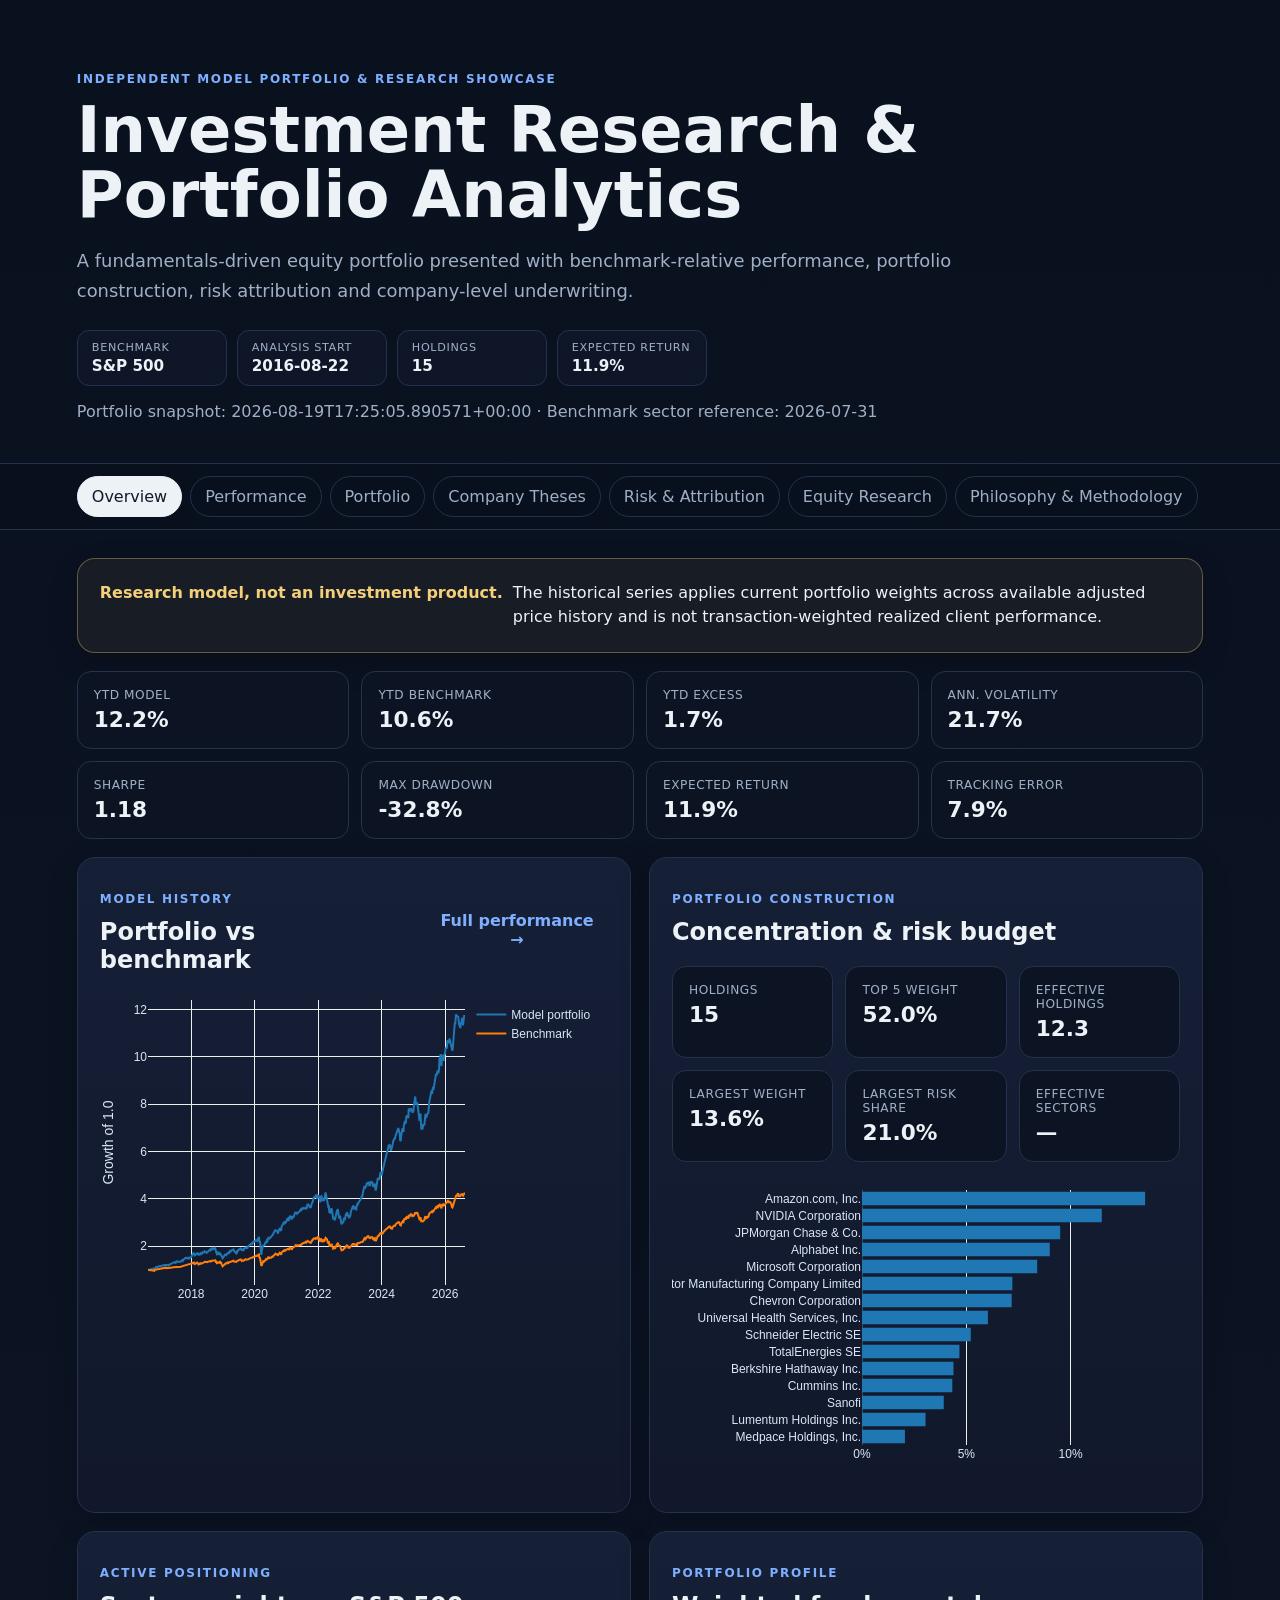
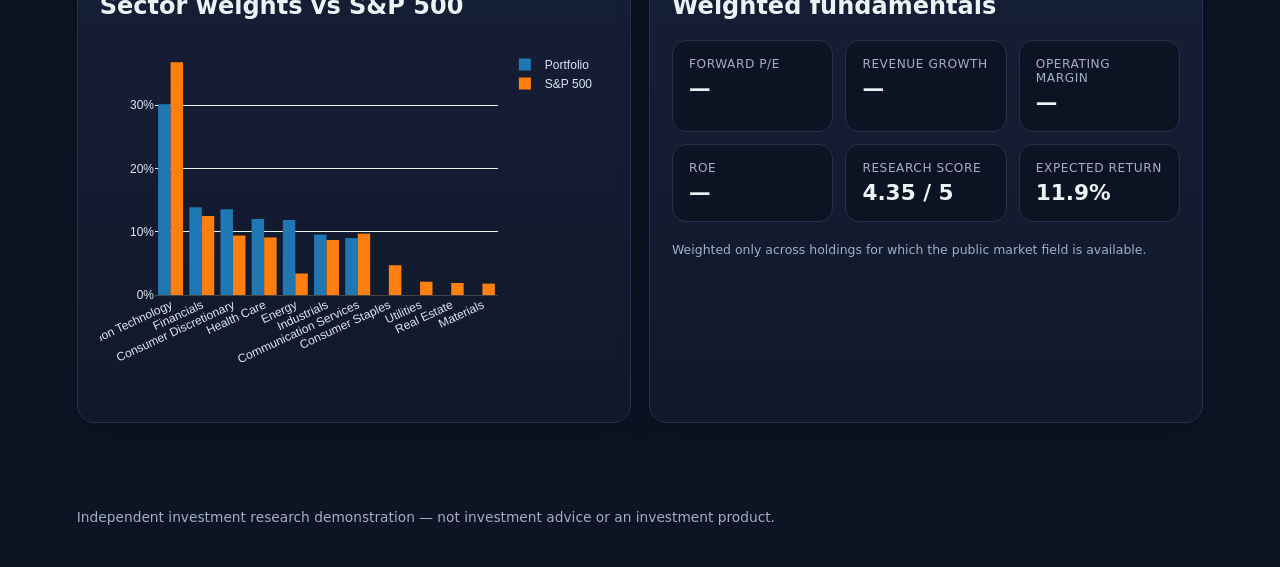
==== index.html @ 890f8e4d "Enable rolling risk fallback on public site" ====
<!doctype html>
<html lang="en">
<head>
  <meta charset="utf-8" />
  <meta name="viewport" content="width=device-width,initial-scale=1" />
  <meta name="description" content="Independent model portfolio, equity research, benchmark-relative performance and risk analytics." />
  <title>Investment Research & Portfolio Analytics</title>
  <link rel="stylesheet" href="styles.css" />
  <script src="https://cdn.plot.ly/plotly-2.35.2.min.js"></script>
</head>
<body>
  <header class="hero">
    <div>
      <p class="eyebrow">INDEPENDENT MODEL PORTFOLIO & RESEARCH SHOWCASE</p>
      <h1>Investment Research & Portfolio Analytics</h1>
      <p class="lede">A fundamentals-driven equity portfolio presented with benchmark-relative performance, portfolio construction, risk attribution and company-level underwriting.</p>
      <div id="heroFacts" class="hero-facts"></div>
      <p id="freshness" class="muted">Loading latest validated portfolio snapshot…</p>
    </div>
  </header>

  <nav class="tabs" aria-label="Portfolio sections">
    <button class="tab active" data-target="overview">Overview</button>
    <button class="tab" data-target="performance">Performance</button>
    <button class="tab" data-target="portfolio">Portfolio</button>
    <button class="tab" data-target="theses">Company Theses</button>
    <button class="tab" data-target="risk">Risk & Attribution</button>
    <button class="tab" data-target="research">Equity Research</button>
    <button class="tab" data-target="philosophy">Philosophy & Methodology</button>
  </nav>

  <main>
    <section id="overview" class="panel active-panel">
      <article class="notice-card">
        <strong>Research model, not an investment product.</strong>
        <span id="trackRecordNotice">Historical analytics are presented for research and portfolio-management demonstration.</span>
      </article>
      <div id="overviewMetrics" class="metric-grid overview-metrics"></div>
      <div class="grid two">
        <article class="card">
          <div class="section-head"><div><p class="eyebrow">MODEL HISTORY</p><h2>Portfolio vs benchmark</h2></div><button class="text-button" data-open-tab="performance">Full performance →</button></div>
          <div id="overviewGrowthChart" class="chart"></div>
        </article>
        <article class="card">
          <p class="eyebrow">PORTFOLIO CONSTRUCTION</p>
          <h2>Concentration & risk budget</h2>
          <div id="constructionMetrics" class="metric-grid compact"></div>
          <div id="overviewWeightsChart" class="chart compact-chart"></div>
        </article>
      </div>
      <div class="grid two">
        <article class="card"><p class="eyebrow">ACTIVE POSITIONING</p><h2>Sector weights vs S&P 500</h2><div id="overviewSectorChart" class="chart"></div></article>
        <article class="card"><p class="eyebrow">PORTFOLIO PROFILE</p><h2>Weighted fundamentals</h2><div id="characteristicMetrics" class="metric-grid compact"></div><p class="footnote">Weighted only across holdings for which the public market field is available.</p></article>
      </div>
    </section>

    <section id="performance" class="panel">
      <article class="card">
        <div class="section-head">
          <div><p class="eyebrow">STANDARDIZED VIEW</p><h2>Model performance vs benchmark</h2><p class="muted">Period returns are calculated from the published research series.</p></div>
          <div id="performanceAsOf" class="asof-chip"></div>
        </div>
        <div class="table-wrap"><table id="performanceTable"></table></div>
      </article>
      <div class="grid two">
        <article class="card"><h2>Cumulative growth</h2><div id="performanceGrowthChart" class="chart"></div></article>
        <article class="card"><h2>Drawdown</h2><div id="drawdownChart" class="chart"></div></article>
      </div>
      <div class="grid two">
        <article class="card"><h2>Calendar-year returns</h2><div class="table-wrap"><table id="calendarReturnTable"></table></div></article>
        <article class="card"><h2>Monthly return heatmap</h2><div id="monthlyHeatmap" class="chart"></div></article>
      </div>
      <article class="card"><h2>Rolling risk</h2><div class="table-wrap"><table id="rollingRiskTable"></table></div></article>
      <article class="method-box"><h3>Performance methodology</h3><p id="performanceMethodology"></p><p id="currencyMethodology"></p></article>
    </section>

    <section id="portfolio" class="panel">
      <div class="grid two">
        <article class="card"><h2>Sector allocation & active weights</h2><div id="sectorActiveChart" class="chart"></div><div class="table-wrap"><table id="sectorTable"></table></div><p id="benchmarkSectorNote" class="footnote"></p></article>
        <article class="card"><h2>Geographic exposure</h2><div id="geographyChart" class="chart"></div><p class="footnote">Country exposure is based on company domicile from public company metadata, not revenue geography.</p></article>
      </div>
      <article class="card">
        <div class="section-head">
          <div><h2>Holdings</h2><p class="muted">Expected returns are base-case annualized scenario estimates from the investment-thesis workbook.</p></div>
          <button class="button-link primary" data-open-tab="theses">Open Company Theses →</button>
        </div>
        <div class="table-wrap"><table id="holdingsTable"></table></div>
      </article>
      <div class="grid two">
        <article class="card"><h2>Capital weight vs risk contribution</h2><div id="riskBudgetChart" class="chart"></div></article>
        <article class="card"><h2>Portfolio underwriting profile</h2><div id="underwritingChart" class="chart"></div><p class="footnote">Weighted average of the published 1–5 company research scorecards.</p></article>
      </div>
    </section>

    <section id="theses" class="panel">
      <article class="card thesis-overview-card">
        <div class="section-head thesis-controls">
          <div><p class="eyebrow">SECURITY SELECTION</p><h2>Company Investment Theses</h2><p class="muted">Why each company is held, what the base case implies, what could go wrong and what would change the thesis.</p></div>
          <label class="company-picker">Company<select id="thesisCompanySelect" aria-label="Select portfolio company"></select></label>
        </div>
        <div id="returnOverviewChart" class="chart compact-chart"></div>
      </article>
      <section id="companyHeader" class="company-detail-header card"></section>
      <section class="grid two thesis-detail-grid">
        <article class="card"><h2>Investment scorecard</h2><div id="companyScoreChart" class="chart compact-chart"></div></article>
        <article class="card"><h2>Decision frame</h2><div id="decisionFrame" class="decision-frame"></div></article>
      </section>
      <section id="companyThesisBody" class="thesis-grid thesis-body-grid"></section>
      <article class="card thesis-method-note"><h2>How to read this tab</h2><p>Expected return is a base-case annualized scenario estimate and should be considered together with conviction, business quality, valuation and downside risk. The thesis is separated into business case, valuation, catalysts, risks and explicit falsification conditions.</p></article>
    </section>

    <section id="risk" class="panel">
      <div id="riskMetrics" class="metric-grid"></div>
      <div class="grid two">
        <article class="card"><h2>Return attribution</h2><div id="attributionChart" class="chart"></div><p class="footnote">Static current-weight research attribution; not transaction-level realized attribution.</p></article>
        <article class="card"><h2>Factor / style sensitivity</h2><div id="factorChart" class="chart"></div></article>
      </div>
      <article class="card"><h2>Contributors & detractors</h2><div class="table-wrap"><table id="attributionTable"></table></div></article>
      <div class="grid two">
        <article class="card"><h2>Forward stress scenarios</h2><div id="stressChart" class="chart"></div></article>
        <article class="card"><h2>Historical stress windows</h2><div class="table-wrap"><table id="historicalStressTable"></table></div></article>
      </div>
      <article class="card"><h2>Factor-adjusted alpha</h2><div class="table-wrap"><table id="alphaTable"></table></div><p class="footnote">Regression diagnostics are research tools and should not be interpreted as a guarantee of persistent alpha.</p></article>
    </section>

    <section id="research" class="panel">
      <article class="card research-intro">
        <div class="section-head research-head">
          <div><p class="eyebrow">RESEARCH LIBRARY</p><h2>Company-level equity research</h2><p>Public market fundamentals, reverse-DCF expectations and the investment thesis are shown without exposing private workbooks or position economics.</p></div>
          <label class="company-picker">Company<select id="researchCompanySelect" aria-label="Select research company"></select></label>
        </div>
      </article>

      <article class="card">
        <div class="section-head">
          <div>
            <p class="eyebrow">EXCEL MODEL DEMO</p>
            <h2>Inspect the underlying equity-research workbook</h2>
            <p class="muted">A sanitized, formula-driven Alphabet model showing historical financials, editable bear/base/bull assumptions, a 10-year DCF, sensitivity analysis, peer comps, dashboard outputs and the research checklist.</p>
            <p class="footnote">Blue/yellow cells are editable assumptions, green values link between worksheets and black values are formulas. Private portfolio economics, transactions, credentials and private notes are excluded.</p>
          </div>
          <a class="button-link primary" href="models/Alphabet_Equity_Research_Demo.xlsx" target="_blank" rel="noopener">Open Excel Model Demo ↗</a>
        </div>
      </article>

      <div id="researchLibrary" class="research-library"></div>
      <article id="researchDetail" class="card research-detail"></article>
    </section>

    <section id="philosophy" class="panel">
      <article id="philosophyCard" class="card"></article>
      <div class="grid two">
        <article class="card"><h2>Research engine</h2><p>Python-based equity research pipeline using public issuer/regulatory data, financial models, reverse DCF, scenario analysis and model-quality controls.</p></article>
        <article class="card"><h2>Portfolio engine</h2><p>Benchmark-relative risk, alpha regressions, factor exposure, attribution, stress testing, concentration and portfolio-construction diagnostics.</p></article>
        <article class="card"><h2>Automation</h2><p>Private holdings and thesis inputs sync securely to GitHub Actions. Scheduled and on-demand runs rebuild a sanitized public snapshot.</p></article>
        <article class="card"><h2>Public / private boundary</h2><p>Public: company names, weights, public fundamentals, aggregate analytics, expected-return scenarios and selected thesis text. Private: shares, cost basis, total portfolio value, transactions, credentials, notes and private models.</p></article>
      </div>
      <article class="method-box"><h3>Important disclosure</h3><p>This website is an independent investment-research demonstration. It is not a fund, managed account, solicitation, recommendation or investment product. Historical research analytics are not a client track record.</p></article>
    </section>
  </main>

  <footer>Independent investment research demonstration — not investment advice or an investment product.</footer>
  <script src="fundamentals-bridge.js"></script>
  <script src="app.js"></script>
  <script src="rolling-risk-fallback.js"></script>
</body>
</html>
---- styles.css ----
:root{--bg:#0b1020;--panel:#11182b;--panel2:#151f36;--text:#edf2f7;--muted:#9fb0c6;--line:#24324c;--accent:#7fb0ff;--good:#7ed6a5;--warn:#f4cf7a;--risk:#ff9f9f}*{box-sizing:border-box}html{scroll-behavior:smooth}body{margin:0;font-family:Inter,ui-sans-serif,system-ui,-apple-system,BlinkMacSystemFont,"Segoe UI",sans-serif;background:linear-gradient(180deg,#09101e 0%,#0d1424 100%);color:var(--text)}a{color:inherit}.hero{padding:60px 6vw 26px;max-width:1440px;margin:auto}.eyebrow{font-size:.75rem;letter-spacing:.14em;color:var(--accent);font-weight:750;text-transform:uppercase}.hero h1{font-size:clamp(2.25rem,5vw,4.7rem);line-height:1.02;margin:.25rem 0 1rem;max-width:1050px}.lede{font-size:1.12rem;color:var(--muted);max-width:950px;line-height:1.65}.muted{color:var(--muted)}.hero-facts{display:flex;flex-wrap:wrap;gap:10px;margin:24px 0 12px}.hero-facts span{display:flex;flex-direction:column;gap:3px;border:1px solid var(--line);background:rgba(17,24,43,.72);border-radius:12px;padding:10px 14px;min-width:150px}.hero-facts small{color:var(--muted);font-size:.7rem;text-transform:uppercase;letter-spacing:.06em}.hero-facts strong{font-size:.95rem}.tabs{position:sticky;top:0;z-index:20;display:flex;gap:8px;overflow:auto;padding:12px 6vw;background:rgba(9,16,30,.94);backdrop-filter:blur(12px);border-top:1px solid var(--line);border-bottom:1px solid var(--line)}.tab{border:1px solid var(--line);background:transparent;color:var(--muted);padding:10px 14px;border-radius:999px;cursor:pointer;white-space:nowrap;text-decoration:none;font:inherit}.tab:hover{color:var(--text);border-color:#465878}.tab.active{background:var(--text);color:#111827;border-color:var(--text)}main{max-width:1440px;margin:auto;padding:28px 6vw 68px}.panel{display:none}.active-panel{display:block}.grid{display:grid;gap:18px;margin:18px 0}.grid.two{grid-template-columns:repeat(2,minmax(0,1fr))}.grid.three{grid-template-columns:repeat(3,minmax(0,1fr))}.card,.notice-card,.method-box{background:linear-gradient(180deg,var(--panel2),var(--panel));border:1px solid var(--line);border-radius:18px;padding:22px;box-shadow:0 10px 30px rgba(0,0,0,.16)}.card h2,.card h3,.method-box h3{margin-top:0}.notice-card{display:flex;gap:10px;align-items:flex-start;margin-bottom:18px;border-color:rgba(244,207,122,.35);background:rgba(244,207,122,.06);line-height:1.55}.notice-card strong{color:var(--warn);white-space:nowrap}.method-box{margin-top:18px;background:#0c1424}.method-box p{color:var(--muted);line-height:1.65}.metric-grid{display:grid;grid-template-columns:repeat(4,minmax(0,1fr));gap:12px;margin-bottom:18px}.metric-grid.compact{grid-template-columns:repeat(3,minmax(0,1fr))}.overview-metrics{grid-template-columns:repeat(4,minmax(0,1fr))}.metric{background:#0c1424;border:1px solid var(--line);border-radius:14px;padding:16px;min-width:0}.metric .label{color:var(--muted);font-size:.76rem;text-transform:uppercase;letter-spacing:.045em}.metric .value{font-size:1.35rem;font-weight:750;margin-top:5px;overflow-wrap:anywhere}.metric-sub{font-size:.72rem;color:var(--muted);margin-top:4px}.chart{min-height:360px}.compact-chart{min-height:310px}.table-wrap{overflow:auto}table{width:100%;border-collapse:collapse;font-variant-numeric:tabular-nums}th,td{text-align:left;padding:12px;border-bottom:1px solid var(--line);vertical-align:top}th{color:var(--muted);font-size:.74rem;text-transform:uppercase;letter-spacing:.055em;white-space:nowrap}tbody tr:hover{background:rgba(127,176,255,.035)}.positive{color:var(--good)}.negative{color:var(--risk)}.annualized{font-size:.65rem;color:var(--muted);margin-left:4px}.table-link{appearance:none;border:0;background:transparent;padding:0;color:var(--text);font:inherit;text-decoration:none;font-weight:650;cursor:pointer;text-align:left}.table-link:hover{color:var(--accent)}.section-head{display:flex;justify-content:space-between;gap:16px;align-items:center}.section-head h2{margin-bottom:.35rem}.text-button{appearance:none;background:transparent;border:0;color:var(--accent);font:inherit;cursor:pointer;font-weight:650}.button-link{display:inline-flex;align-items:center;justify-content:center;border:1px solid var(--line);border-radius:10px;padding:10px 14px;color:var(--text);background:transparent;text-decoration:none;font:inherit;font-weight:650;white-space:nowrap;cursor:pointer}.button-link:hover{color:var(--accent)}.button-link.primary{background:var(--text);color:#111827;border-color:var(--text)}select{background:#0c1424;color:var(--text);border:1px solid var(--line);padding:10px 12px;border-radius:10px;font:inherit}.asof-chip{border:1px solid var(--line);background:#0c1424;color:var(--muted);border-radius:999px;padding:8px 12px;font-size:.78rem;white-space:nowrap}.footnote{color:var(--muted);font-size:.78rem;line-height:1.55;margin:.65rem 0 0}.empty-state{min-height:180px;display:grid;place-items:center;text-align:center;color:var(--muted);padding:24px}.thesis-grid{display:grid;grid-template-columns:repeat(2,minmax(0,1fr));gap:16px}.thesis-block{background:#0c1424;border:1px solid var(--line);border-radius:12px;padding:16px}.thesis-block h3{font-size:.95rem;color:var(--accent);margin-bottom:8px}.thesis-overview-card{margin-bottom:18px}.thesis-controls{align-items:flex-end}.company-picker{display:flex;flex-direction:column;gap:7px;color:var(--muted);font-size:.78rem;min-width:280px;text-transform:uppercase;letter-spacing:.045em}.company-detail-header{margin-bottom:18px}.company-title-row{display:flex;justify-content:space-between;gap:24px;align-items:flex-start;margin-bottom:20px}.company-title-row h2{font-size:clamp(1.8rem,3vw,2.8rem);margin:.15rem 0 .4rem}.return-pill{min-width:230px;padding:18px 20px;border-radius:16px;border:1px solid rgba(126,214,165,.35);background:rgba(126,214,165,.08);display:flex;flex-direction:column}.return-pill span{color:var(--muted);font-size:.8rem}.return-pill strong{font-size:2rem;color:var(--good);margin:4px 0}.return-pill small{color:var(--muted)}.company-metrics{margin-bottom:0}.thesis-detail-grid{align-items:stretch}.decision-frame{display:grid;gap:14px}.decision-item{padding-bottom:14px;border-bottom:1px solid var(--line)}.decision-item:last-child{border-bottom:0;padding-bottom:0}.decision-item span{display:block;color:var(--accent);font-size:.76rem;font-weight:750;text-transform:uppercase;letter-spacing:.055em;margin-bottom:6px}.decision-item p{margin:0;line-height:1.55}.thesis-body-grid{margin:18px 0}.thesis-section{background:linear-gradient(180deg,var(--panel2),var(--panel));border-radius:18px}.thesis-section h2{font-size:1rem;color:var(--accent);margin-bottom:10px}.thesis-section p{line-height:1.65;margin-bottom:0}.thesis-primary{grid-column:1/-1;border-color:rgba(127,176,255,.4)}.valuation-card{border-color:rgba(244,207,122,.35)}.risk-card{border-color:rgba(255,159,159,.3)}.thesis-method-note{margin-top:18px}.thesis-method-note p{color:var(--muted);line-height:1.65}.research-intro{padding:28px}.research-head{align-items:flex-end}.research-library{display:grid;grid-template-columns:repeat(3,minmax(0,1fr));gap:12px;margin:18px 0}.research-card{appearance:none;text-align:left;border:1px solid var(--line);background:linear-gradient(180deg,var(--panel2),var(--panel));color:var(--text);border-radius:14px;padding:16px;cursor:pointer;font:inherit;display:flex;flex-direction:column;gap:8px}.research-card:hover{border-color:#4c6389;transform:translateY(-1px)}.research-card strong{font-size:1rem}.research-card>div{display:flex;justify-content:space-between;gap:8px;color:var(--muted);font-size:.78rem}.research-detail{scroll-margin-top:86px}.research-detail-head{display:flex;justify-content:space-between;gap:20px;align-items:flex-start}.research-detail-head h2{font-size:2rem;margin:.1rem 0 .4rem}.research-metrics{grid-template-columns:repeat(4,minmax(0,1fr));margin-top:18px}.research-copy{background:#0c1424;border:1px solid var(--line);border-radius:12px;padding:16px}.research-copy h3{color:var(--accent);font-size:.92rem;margin-bottom:8px}.research-copy p{line-height:1.65;margin:0}.risk-copy{margin-top:18px;border-color:rgba(255,159,159,.28)}footer{max-width:1440px;margin:auto;padding:0 6vw 42px;color:var(--muted);font-size:.86rem}@media(max-width:1150px){.metric-grid,.overview-metrics{grid-template-columns:repeat(3,minmax(0,1fr))}.research-library{grid-template-columns:repeat(2,minmax(0,1fr))}.research-metrics{grid-template-columns:repeat(3,minmax(0,1fr))}}@media(max-width:900px){.grid.two,.grid.three,.thesis-grid{grid-template-columns:1fr}.metric-grid,.metric-grid.compact,.overview-metrics,.research-metrics{grid-template-columns:repeat(2,minmax(0,1fr))}.hero{padding-top:40px}.thesis-primary{grid-column:auto}.section-head,.research-head{align-items:flex-start;flex-direction:column}.company-picker{width:100%;min-width:0}.company-title-row{flex-direction:column}.return-pill{width:100%}.notice-card{flex-direction:column}.notice-card strong{white-space:normal}}@media(max-width:620px){.metric-grid,.metric-grid.compact,.overview-metrics,.research-metrics{grid-template-columns:1fr}.research-library{grid-template-columns:1fr}.hero,main,.tabs,footer{padding-left:20px;padding-right:20px}.chart{min-height:300px}.company-title-row h2{font-size:1.8rem}.return-pill strong{font-size:1.7rem}.research-detail-head{flex-direction:column}.hero-facts span{flex:1 1 45%;min-width:0}}
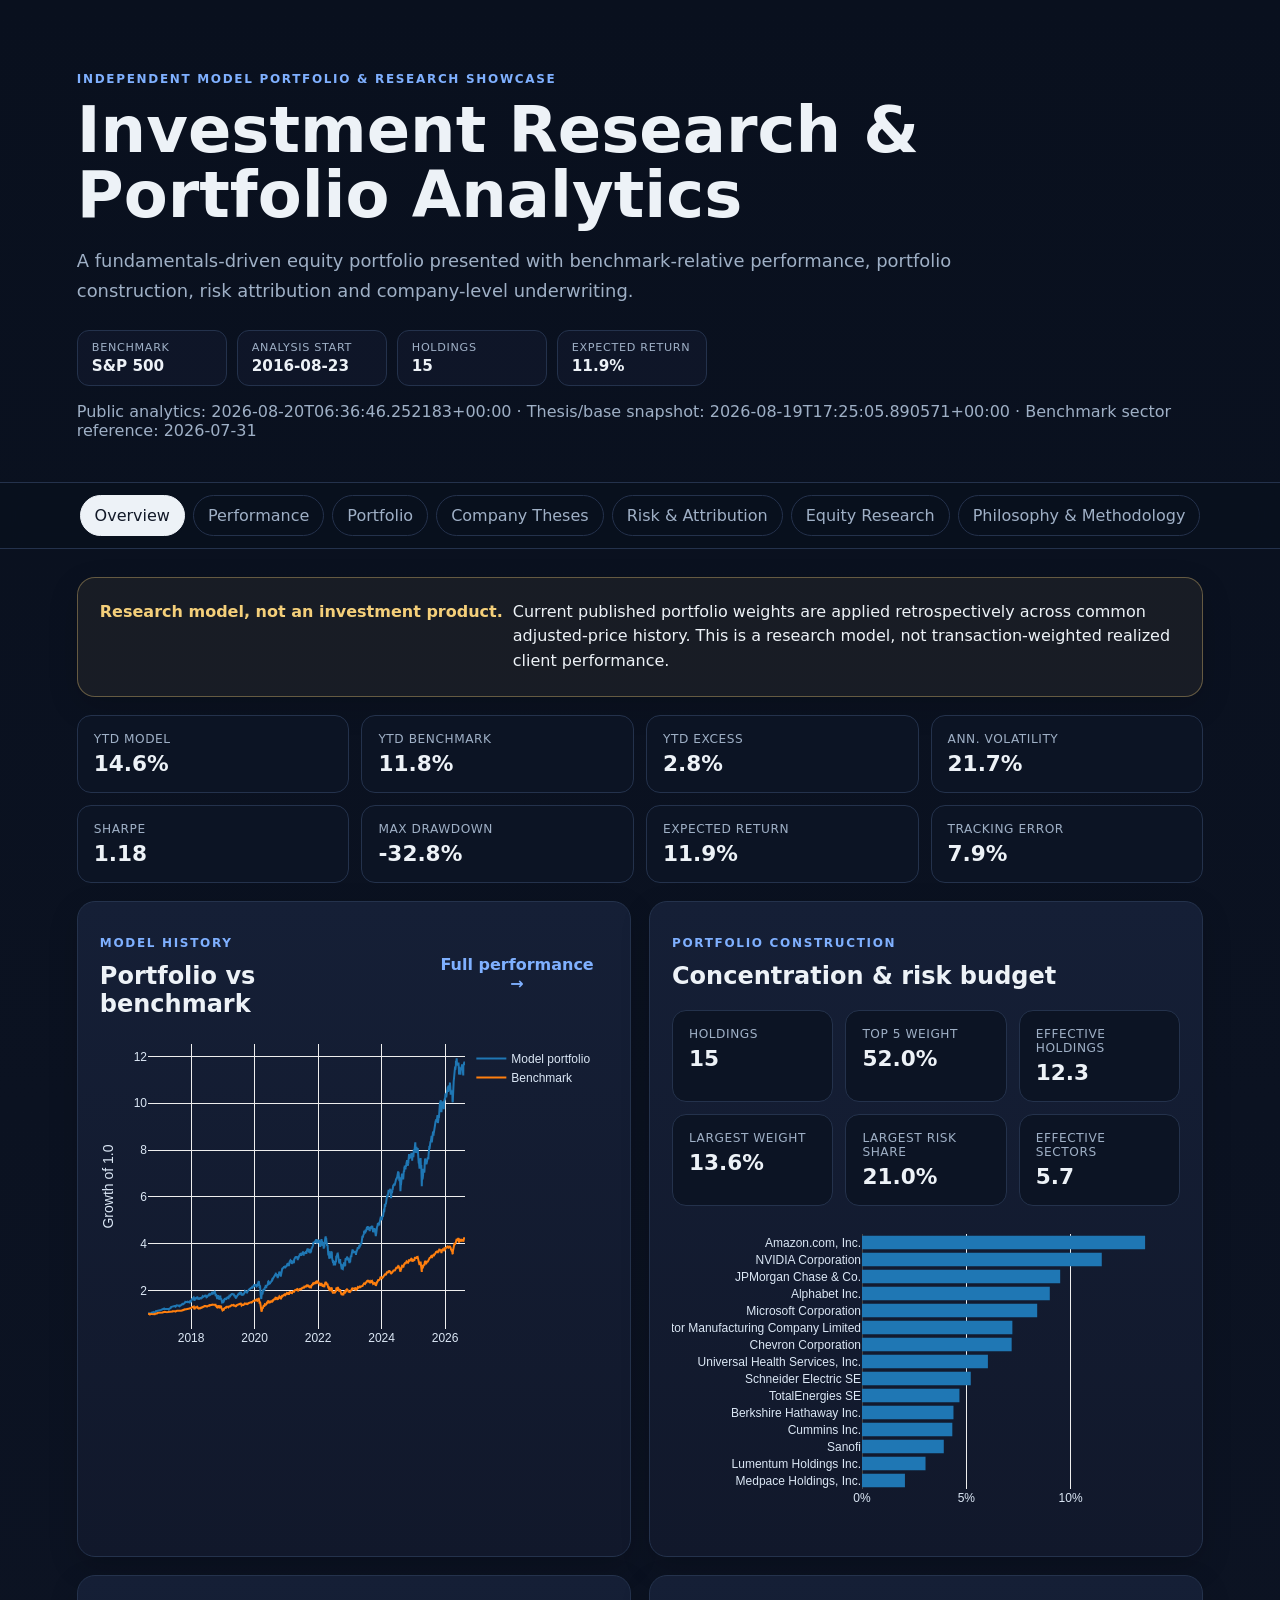
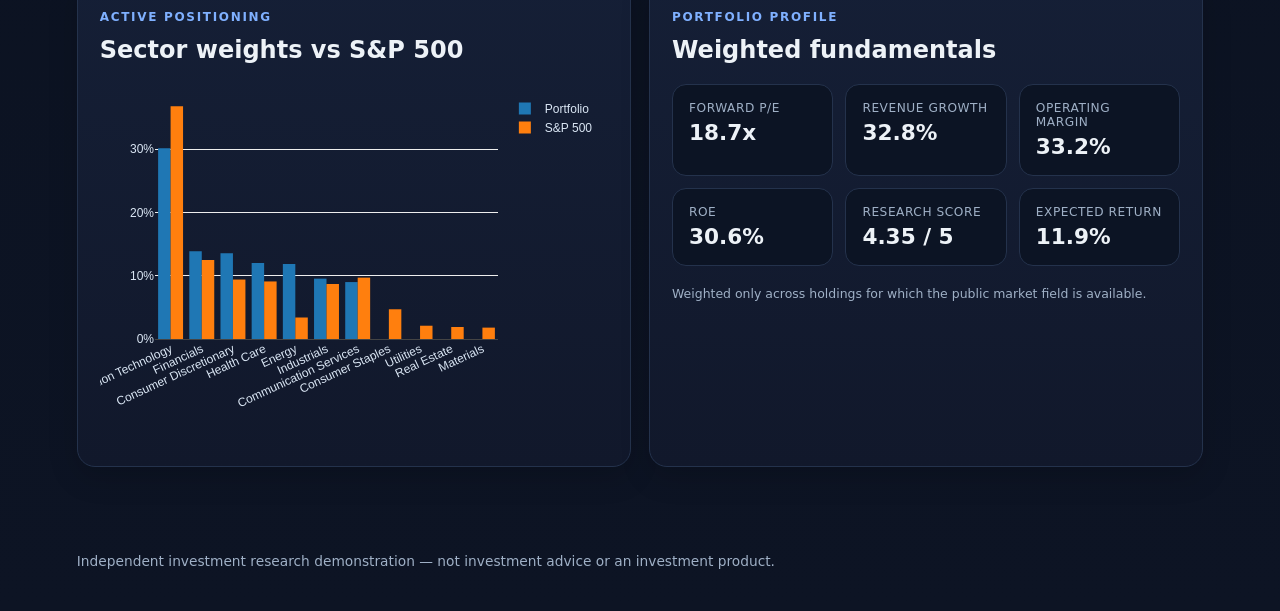
==== commit 327829d9: "Replace Excel download with interactive browser model" ====
--- a/index.html
+++ b/index.html
@@ -134,12 +134,12 @@
       <article class="card">
         <div class="section-head">
           <div>
-            <p class="eyebrow">EXCEL MODEL DEMO</p>
-            <h2>Inspect the underlying equity-research workbook</h2>
-            <p class="muted">A sanitized, formula-driven Alphabet model showing historical financials, editable bear/base/bull assumptions, a 10-year DCF, sensitivity analysis, peer comps, dashboard outputs and the research checklist.</p>
-            <p class="footnote">Blue/yellow cells are editable assumptions, green values link between worksheets and black values are formulas. Private portfolio economics, transactions, credentials and private notes are excluded.</p>
+            <p class="eyebrow">INTERACTIVE MODEL DEMO</p>
+            <h2>Open the equity-research model in your browser</h2>
+            <p class="muted">A spreadsheet-style Alphabet model with historical financials, editable bear/base/bull assumptions, a live 10-year DCF, WACC/terminal-growth sensitivity analysis, peer comps and methodology.</p>
+            <p class="footnote">No Excel download is required. Highlighted assumptions can be edited directly in the browser and valuation outputs recalculate instantly. Private portfolio economics are excluded.</p>
           </div>
-          <a class="button-link primary" href="models/Alphabet_Equity_Research_Demo.xlsx" target="_blank" rel="noopener">Open Excel Model Demo ↗</a>
+          <a class="button-link primary" href="interactive-model.html" target="_blank" rel="noopener">Open Interactive Model ↗</a>
         </div>
       </article>
 
--- a/styles.css
+++ b/styles.css
@@ -1 +1 @@
-:root{--bg:#0b1020;--panel:#11182b;--panel2:#151f36;--text:#edf2f7;--muted:#9fb0c6;--line:#24324c;--accent:#7fb0ff;--good:#7ed6a5;--warn:#f4cf7a;--risk:#ff9f9f}*{box-sizing:border-box}html{scroll-behavior:smooth}body{margin:0;font-family:Inter,ui-sans-serif,system-ui,-apple-system,BlinkMacSystemFont,"Segoe UI",sans-serif;background:linear-gradient(180deg,#09101e 0%,#0d1424 100%);color:var(--text)}a{color:inherit}.hero{padding:60px 6vw 26px;max-width:1440px;margin:auto}.eyebrow{font-size:.75rem;letter-spacing:.14em;color:var(--accent);font-weight:750;text-transform:uppercase}.hero h1{font-size:clamp(2.25rem,5vw,4.7rem);line-height:1.02;margin:.25rem 0 1rem;max-width:1050px}.lede{font-size:1.12rem;color:var(--muted);max-width:950px;line-height:1.65}.muted{color:var(--muted)}.hero-facts{display:flex;flex-wrap:wrap;gap:10px;margin:24px 0 12px}.hero-facts span{display:flex;flex-direction:column;gap:3px;border:1px solid var(--line);background:rgba(17,24,43,.72);border-radius:12px;padding:10px 14px;min-width:150px}.hero-facts small{color:var(--muted);font-size:.7rem;text-transform:uppercase;letter-spacing:.06em}.hero-facts strong{font-size:.95rem}.tabs{position:sticky;top:0;z-index:20;display:flex;gap:8px;overflow:auto;padding:12px 6vw;background:rgba(9,16,30,.94);backdrop-filter:blur(12px);border-top:1px solid var(--line);border-bottom:1px solid var(--line)}.tab{border:1px solid var(--line);background:transparent;color:var(--muted);padding:10px 14px;border-radius:999px;cursor:pointer;white-space:nowrap;text-decoration:none;font:inherit}.tab:hover{color:var(--text);border-color:#465878}.tab.active{background:var(--text);color:#111827;border-color:var(--text)}main{max-width:1440px;margin:auto;padding:28px 6vw 68px}.panel{display:none}.active-panel{display:block}.grid{display:grid;gap:18px;margin:18px 0}.grid.two{grid-template-columns:repeat(2,minmax(0,1fr))}.grid.three{grid-template-columns:repeat(3,minmax(0,1fr))}.card,.notice-card,.method-box{background:linear-gradient(180deg,var(--panel2),var(--panel));border:1px solid var(--line);border-radius:18px;padding:22px;box-shadow:0 10px 30px rgba(0,0,0,.16)}.card h2,.card h3,.method-box h3{margin-top:0}.notice-card{display:flex;gap:10px;align-items:flex-start;margin-bottom:18px;border-color:rgba(244,207,122,.35);background:rgba(244,207,122,.06);line-height:1.55}.notice-card strong{color:var(--warn);white-space:nowrap}.method-box{margin-top:18px;background:#0c1424}.method-box p{color:var(--muted);line-height:1.65}.metric-grid{display:grid;grid-template-columns:repeat(4,minmax(0,1fr));gap:12px;margin-bottom:18px}.metric-grid.compact{grid-template-columns:repeat(3,minmax(0,1fr))}.overview-metrics{grid-template-columns:repeat(4,minmax(0,1fr))}.metric{background:#0c1424;border:1px solid var(--line);border-radius:14px;padding:16px;min-width:0}.metric .label{color:var(--muted);font-size:.76rem;text-transform:uppercase;letter-spacing:.045em}.metric .value{font-size:1.35rem;font-weight:750;margin-top:5px;overflow-wrap:anywhere}.metric-sub{font-size:.72rem;color:var(--muted);margin-top:4px}.chart{min-height:360px}.compact-chart{min-height:310px}.table-wrap{overflow:auto}table{width:100%;border-collapse:collapse;font-variant-numeric:tabular-nums}th,td{text-align:left;padding:12px;border-bottom:1px solid var(--line);vertical-align:top}th{color:var(--muted);font-size:.74rem;text-transform:uppercase;letter-spacing:.055em;white-space:nowrap}tbody tr:hover{background:rgba(127,176,255,.035)}.positive{color:var(--good)}.negative{color:var(--risk)}.annualized{font-size:.65rem;color:var(--muted);margin-left:4px}.table-link{appearance:none;border:0;background:transparent;padding:0;color:var(--text);font:inherit;text-decoration:none;font-weight:650;cursor:pointer;text-align:left}.table-link:hover{color:var(--accent)}.section-head{display:flex;justify-content:space-between;gap:16px;align-items:center}.section-head h2{margin-bottom:.35rem}.text-button{appearance:none;background:transparent;border:0;color:var(--accent);font:inherit;cursor:pointer;font-weight:650}.button-link{display:inline-flex;align-items:center;justify-content:center;border:1px solid var(--line);border-radius:10px;padding:10px 14px;color:var(--text);background:transparent;text-decoration:none;font:inherit;font-weight:650;white-space:nowrap;cursor:pointer}.button-link:hover{color:var(--accent)}.button-link.primary{background:var(--text);color:#111827;border-color:var(--text)}select{background:#0c1424;color:var(--text);border:1px solid var(--line);padding:10px 12px;border-radius:10px;font:inherit}.asof-chip{border:1px solid var(--line);background:#0c1424;color:var(--muted);border-radius:999px;padding:8px 12px;font-size:.78rem;white-space:nowrap}.footnote{color:var(--muted);font-size:.78rem;line-height:1.55;margin:.65rem 0 0}.empty-state{min-height:180px;display:grid;place-items:center;text-align:center;color:var(--muted);padding:24px}.thesis-grid{display:grid;grid-template-columns:repeat(2,minmax(0,1fr));gap:16px}.thesis-block{background:#0c1424;border:1px solid var(--line);border-radius:12px;padding:16px}.thesis-block h3{font-size:.95rem;color:var(--accent);margin-bottom:8px}.thesis-overview-card{margin-bottom:18px}.thesis-controls{align-items:flex-end}.company-picker{display:flex;flex-direction:column;gap:7px;color:var(--muted);font-size:.78rem;min-width:280px;text-transform:uppercase;letter-spacing:.045em}.company-detail-header{margin-bottom:18px}.company-title-row{display:flex;justify-content:space-between;gap:24px;align-items:flex-start;margin-bottom:20px}.company-title-row h2{font-size:clamp(1.8rem,3vw,2.8rem);margin:.15rem 0 .4rem}.return-pill{min-width:230px;padding:18px 20px;border-radius:16px;border:1px solid rgba(126,214,165,.35);background:rgba(126,214,165,.08);display:flex;flex-direction:column}.return-pill span{color:var(--muted);font-size:.8rem}.return-pill strong{font-size:2rem;color:var(--good);margin:4px 0}.return-pill small{color:var(--muted)}.company-metrics{margin-bottom:0}.thesis-detail-grid{align-items:stretch}.decision-frame{display:grid;gap:14px}.decision-item{padding-bottom:14px;border-bottom:1px solid var(--line)}.decision-item:last-child{border-bottom:0;padding-bottom:0}.decision-item span{display:block;color:var(--accent);font-size:.76rem;font-weight:750;text-transform:uppercase;letter-spacing:.055em;margin-bottom:6px}.decision-item p{margin:0;line-height:1.55}.thesis-body-grid{margin:18px 0}.thesis-section{background:linear-gradient(180deg,var(--panel2),var(--panel));border-radius:18px}.thesis-section h2{font-size:1rem;color:var(--accent);margin-bottom:10px}.thesis-section p{line-height:1.65;margin-bottom:0}.thesis-primary{grid-column:1/-1;border-color:rgba(127,176,255,.4)}.valuation-card{border-color:rgba(244,207,122,.35)}.risk-card{border-color:rgba(255,159,159,.3)}.thesis-method-note{margin-top:18px}.thesis-method-note p{color:var(--muted);line-height:1.65}.research-intro{padding:28px}.research-head{align-items:flex-end}.research-library{display:grid;grid-template-columns:repeat(3,minmax(0,1fr));gap:12px;margin:18px 0}.research-card{appearance:none;text-align:left;border:1px solid var(--line);background:linear-gradient(180deg,var(--panel2),var(--panel));color:var(--text);border-radius:14px;padding:16px;cursor:pointer;font:inherit;display:flex;flex-direction:column;gap:8px}.research-card:hover{border-color:#4c6389;transform:translateY(-1px)}.research-card strong{font-size:1rem}.research-card>div{display:flex;justify-content:space-between;gap:8px;color:var(--muted);font-size:.78rem}.research-detail{scroll-margin-top:86px}.research-detail-head{display:flex;justify-content:space-between;gap:20px;align-items:flex-start}.research-detail-head h2{font-size:2rem;margin:.1rem 0 .4rem}.research-metrics{grid-template-columns:repeat(4,minmax(0,1fr));margin-top:18px}.research-copy{background:#0c1424;border:1px solid var(--line);border-radius:12px;padding:16px}.research-copy h3{color:var(--accent);font-size:.92rem;margin-bottom:8px}.research-copy p{line-height:1.65;margin:0}.risk-copy{margin-top:18px;border-color:rgba(255,159,159,.28)}footer{max-width:1440px;margin:auto;padding:0 6vw 42px;color:var(--muted);font-size:.86rem}@media(max-width:1150px){.metric-grid,.overview-metrics{grid-template-columns:repeat(3,minmax(0,1fr))}.research-library{grid-template-columns:repeat(2,minmax(0,1fr))}.research-metrics{grid-template-columns:repeat(3,minmax(0,1fr))}}@media(max-width:900px){.grid.two,.grid.three,.thesis-grid{grid-template-columns:1fr}.metric-grid,.metric-grid.compact,.overview-metrics,.research-metrics{grid-template-columns:repeat(2,minmax(0,1fr))}.hero{padding-top:40px}.thesis-primary{grid-column:auto}.section-head,.research-head{align-items:flex-start;flex-direction:column}.company-picker{width:100%;min-width:0}.company-title-row{flex-direction:column}.return-pill{width:100%}.notice-card{flex-direction:column}.notice-card strong{white-space:normal}}@media(max-width:620px){.metric-grid,.metric-grid.compact,.overview-metrics,.research-metrics{grid-template-columns:1fr}.research-library{grid-template-columns:1fr}.hero,main,.tabs,footer{padding-left:20px;padding-right:20px}.chart{min-height:300px}.company-title-row h2{font-size:1.8rem}.return-pill strong{font-size:1.7rem}.research-detail-head{flex-direction:column}.hero-facts span{flex:1 1 45%;min-width:0}}
+:root{--bg:#0b1020;--panel:#11182b;--panel2:#151f36;--text:#edf2f7;--muted:#9fb0c6;--line:#24324c;--accent:#7fb0ff;--good:#7ed6a5;--warn:#f4cf7a;--risk:#ff9f9f}*{box-sizing:border-box}html{scroll-behavior:smooth}body{margin:0;font-family:Inter,ui-sans-serif,system-ui,-apple-system,BlinkMacSystemFont,"Segoe UI",sans-serif;background:linear-gradient(180deg,#09101e 0%,#0d1424 100%);color:var(--text)}a{color:inherit}.hero{padding:60px 6vw 26px;max-width:1440px;margin:auto}.eyebrow{font-size:.75rem;letter-spacing:.14em;color:var(--accent);font-weight:750;text-transform:uppercase}.hero h1{font-size:clamp(2.25rem,5vw,4.7rem);line-height:1.02;margin:.25rem 0 1rem;max-width:1050px}.lede{font-size:1.12rem;color:var(--muted);max-width:950px;line-height:1.65}.muted{color:var(--muted)}.hero-facts{display:flex;flex-wrap:wrap;gap:10px;margin:24px 0 12px}.hero-facts span{display:flex;flex-direction:column;gap:3px;border:1px solid var(--line);background:rgba(17,24,43,.72);border-radius:12px;padding:10px 14px;min-width:150px}.hero-facts small{color:var(--muted);font-size:.7rem;text-transform:uppercase;letter-spacing:.06em}.hero-facts strong{font-size:.95rem}.tabs{position:sticky;top:0;z-index:20;display:flex;justify-content:center;align-items:center;flex-wrap:wrap;gap:8px;overflow:visible;padding:12px 6vw;background:rgba(9,16,30,.94);backdrop-filter:blur(12px);border-top:1px solid var(--line);border-bottom:1px solid var(--line)}.tab{border:1px solid var(--line);background:transparent;color:var(--muted);padding:10px 14px;border-radius:999px;cursor:pointer;white-space:nowrap;text-decoration:none;font:inherit}.tab:hover{color:var(--text);border-color:#465878}.tab.active{background:var(--text);color:#111827;border-color:var(--text)}main{max-width:1440px;margin:auto;padding:28px 6vw 68px}.panel{display:none}.active-panel{display:block}.grid{display:grid;gap:18px;margin:18px 0}.grid.two{grid-template-columns:repeat(2,minmax(0,1fr))}.grid.three{grid-template-columns:repeat(3,minmax(0,1fr))}.card,.notice-card,.method-box{background:linear-gradient(180deg,var(--panel2),var(--panel));border:1px solid var(--line);border-radius:18px;padding:22px;box-shadow:0 10px 30px rgba(0,0,0,.16)}.card h2,.card h3,.method-box h3{margin-top:0}.notice-card{display:flex;gap:10px;align-items:flex-start;margin-bottom:18px;border-color:rgba(244,207,122,.35);background:rgba(244,207,122,.06);line-height:1.55}.notice-card strong{color:var(--warn);white-space:nowrap}.method-box{margin-top:18px;background:#0c1424}.method-box p{color:var(--muted);line-height:1.65}.metric-grid{display:grid;grid-template-columns:repeat(4,minmax(0,1fr));gap:12px;margin-bottom:18px}.metric-grid.compact{grid-template-columns:repeat(3,minmax(0,1fr))}.overview-metrics{grid-template-columns:repeat(4,minmax(0,1fr))}.metric{background:#0c1424;border:1px solid var(--line);border-radius:14px;padding:16px;min-width:0}.metric .label{color:var(--muted);font-size:.76rem;text-transform:uppercase;letter-spacing:.045em}.metric .value{font-size:1.35rem;font-weight:750;margin-top:5px;overflow-wrap:anywhere}.metric-sub{font-size:.72rem;color:var(--muted);margin-top:4px}.chart{min-height:360px}.compact-chart{min-height:310px}.table-wrap{overflow:auto}table{width:100%;border-collapse:collapse;font-variant-numeric:tabular-nums}th,td{text-align:left;padding:12px;border-bottom:1px solid var(--line);vertical-align:top}th{color:var(--muted);font-size:.74rem;text-transform:uppercase;letter-spacing:.055em;white-space:nowrap}tbody tr:hover{background:rgba(127,176,255,.035)}.positive{color:var(--good)}.negative{color:var(--risk)}.annualized{font-size:.65rem;color:var(--muted);margin-left:4px}.table-link{appearance:none;border:0;background:transparent;padding:0;color:var(--text);font:inherit;text-decoration:none;font-weight:650;cursor:pointer;text-align:left}.table-link:hover{color:var(--accent)}.section-head{display:flex;justify-content:space-between;gap:16px;align-items:center}.section-head h2{margin-bottom:.35rem}.text-button{appearance:none;background:transparent;border:0;color:var(--accent);font:inherit;cursor:pointer;font-weight:650}.button-link{display:inline-flex;align-items:center;justify-content:center;border:1px solid var(--line);border-radius:10px;padding:10px 14px;color:var(--text);background:transparent;text-decoration:none;font:inherit;font-weight:650;white-space:nowrap;cursor:pointer}.button-link:hover{color:var(--accent)}.button-link.primary{background:var(--text);color:#111827;border-color:var(--text)}select{background:#0c1424;color:var(--text);border:1px solid var(--line);padding:10px 12px;border-radius:10px;font:inherit}.asof-chip{border:1px solid var(--line);background:#0c1424;color:var(--muted);border-radius:999px;padding:8px 12px;font-size:.78rem;white-space:nowrap}.footnote{color:var(--muted);font-size:.78rem;line-height:1.55;margin:.65rem 0 0}.empty-state{min-height:180px;display:grid;place-items:center;text-align:center;color:var(--muted);padding:24px}.thesis-grid{display:grid;grid-template-columns:repeat(2,minmax(0,1fr));gap:16px}.thesis-block{background:#0c1424;border:1px solid var(--line);border-radius:12px;padding:16px}.thesis-block h3{font-size:.95rem;color:var(--accent);margin-bottom:8px}.thesis-overview-card{margin-bottom:18px}.thesis-controls{align-items:flex-end}.company-picker{display:flex;flex-direction:column;gap:7px;color:var(--muted);font-size:.78rem;min-width:280px;text-transform:uppercase;letter-spacing:.045em}.company-detail-header{margin-bottom:18px}.company-title-row{display:flex;justify-content:space-between;gap:24px;align-items:flex-start;margin-bottom:20px}.company-title-row h2{font-size:clamp(1.8rem,3vw,2.8rem);margin:.15rem 0 .4rem}.return-pill{min-width:230px;padding:18px 20px;border-radius:16px;border:1px solid rgba(126,214,165,.35);background:rgba(126,214,165,.08);display:flex;flex-direction:column}.return-pill span{color:var(--muted);font-size:.8rem}.return-pill strong{font-size:2rem;color:var(--good);margin:4px 0}.return-pill small{color:var(--muted)}.company-metrics{margin-bottom:0}.thesis-detail-grid{align-items:stretch}.decision-frame{display:grid;gap:14px}.decision-item{padding-bottom:14px;border-bottom:1px solid var(--line)}.decision-item:last-child{border-bottom:0;padding-bottom:0}.decision-item span{display:block;color:var(--accent);font-size:.76rem;font-weight:750;text-transform:uppercase;letter-spacing:.055em;margin-bottom:6px}.decision-item p{margin:0;line-height:1.55}.thesis-body-grid{margin:18px 0}.thesis-section{background:linear-gradient(180deg,var(--panel2),var(--panel));border-radius:18px}.thesis-section h2{font-size:1rem;color:var(--accent);margin-bottom:10px}.thesis-section p{line-height:1.65;margin-bottom:0}.thesis-primary{grid-column:1/-1;border-color:rgba(127,176,255,.4)}.valuation-card{border-color:rgba(244,207,122,.35)}.risk-card{border-color:rgba(255,159,159,.3)}.thesis-method-note{margin-top:18px}.thesis-method-note p{color:var(--muted);line-height:1.65}.research-intro{padding:28px}.research-head{align-items:flex-end}.research-library{display:grid;grid-template-columns:repeat(3,minmax(0,1fr));gap:12px;margin:18px 0}.research-card{appearance:none;text-align:left;border:1px solid var(--line);background:linear-gradient(180deg,var(--panel2),var(--panel));color:var(--text);border-radius:14px;padding:16px;cursor:pointer;font:inherit;display:flex;flex-direction:column;gap:8px}.research-card:hover{border-color:#4c6389;transform:translateY(-1px)}.research-card strong{font-size:1rem}.research-card>div{display:flex;justify-content:space-between;gap:8px;color:var(--muted);font-size:.78rem}.research-detail{scroll-margin-top:86px}.research-detail-head{display:flex;justify-content:space-between;gap:20px;align-items:flex-start}.research-detail-head h2{font-size:2rem;margin:.1rem 0 .4rem}.research-metrics{grid-template-columns:repeat(4,minmax(0,1fr));margin-top:18px}.research-copy{background:#0c1424;border:1px solid var(--line);border-radius:12px;padding:16px}.research-copy h3{color:var(--accent);font-size:.92rem;margin-bottom:8px}.research-copy p{line-height:1.65;margin:0}.risk-copy{margin-top:18px;border-color:rgba(255,159,159,.28)}footer{max-width:1440px;margin:auto;padding:0 6vw 42px;color:var(--muted);font-size:.86rem}@media(max-width:1150px){.metric-grid,.overview-metrics{grid-template-columns:repeat(3,minmax(0,1fr))}.research-library{grid-template-columns:repeat(2,minmax(0,1fr))}.research-metrics{grid-template-columns:repeat(3,minmax(0,1fr))}}@media(max-width:900px){.grid.two,.grid.three,.thesis-grid{grid-template-columns:1fr}.metric-grid,.metric-grid.compact,.overview-metrics,.research-metrics{grid-template-columns:repeat(2,minmax(0,1fr))}.hero{padding-top:40px}.thesis-primary{grid-column:auto}.section-head,.research-head{align-items:flex-start;flex-direction:column}.company-picker{width:100%;min-width:0}.company-title-row{flex-direction:column}.return-pill{width:100%}.notice-card{flex-direction:column}.notice-card strong{white-space:normal}}@media(max-width:620px){.metric-grid,.metric-grid.compact,.overview-metrics,.research-metrics{grid-template-columns:1fr}.research-library{grid-template-columns:1fr}.hero,main,.tabs,footer{padding-left:20px;padding-right:20px}.chart{min-height:300px}.company-title-row h2{font-size:1.8rem}.return-pill strong{font-size:1.7rem}.research-detail-head{flex-direction:column}.hero-facts span{flex:1 1 45%;min-width:0}}
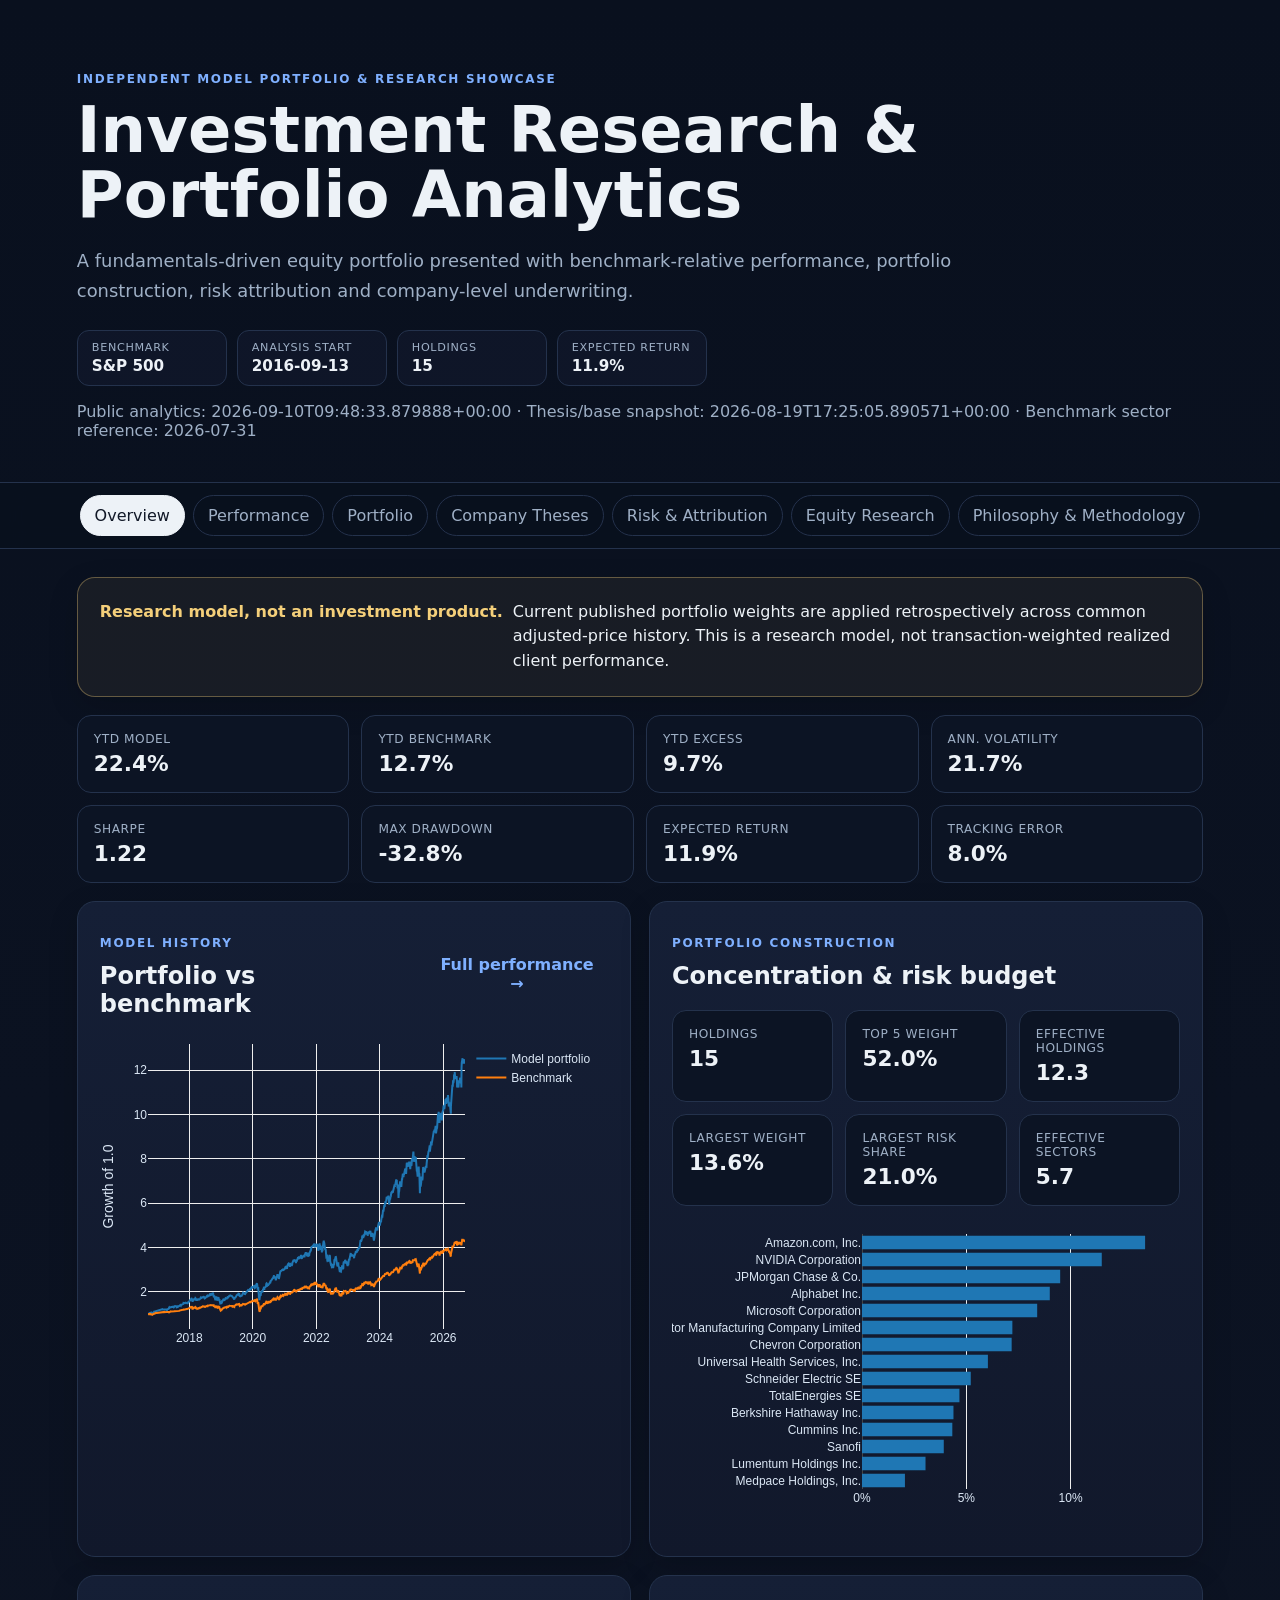
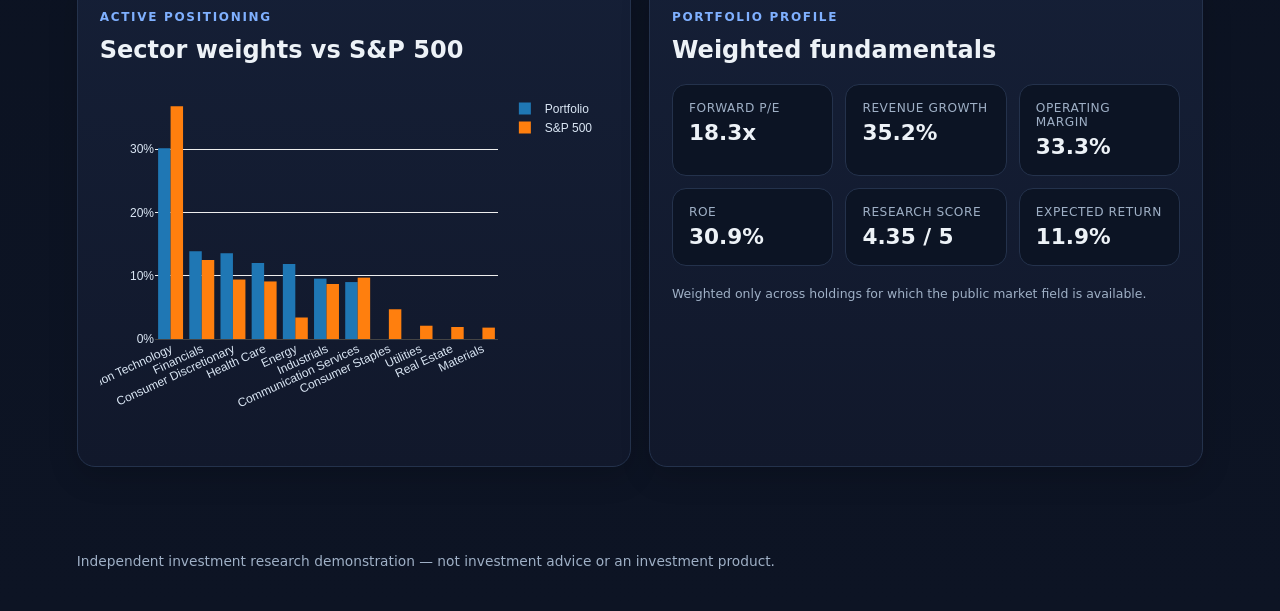
==== commit ae0e6fd0: "Load portfolio visit notifier on public site" ====
--- a/index.html
+++ b/index.html
@@ -160,6 +160,7 @@
   </main>
 
   <footer>Independent investment research demonstration — not investment advice or an investment product.</footer>
+  <script src="visit-notify.js?v=2"></script>
   <script src="fundamentals-bridge.js"></script>
   <script src="app.js"></script>
   <script src="rolling-risk-fallback.js"></script>
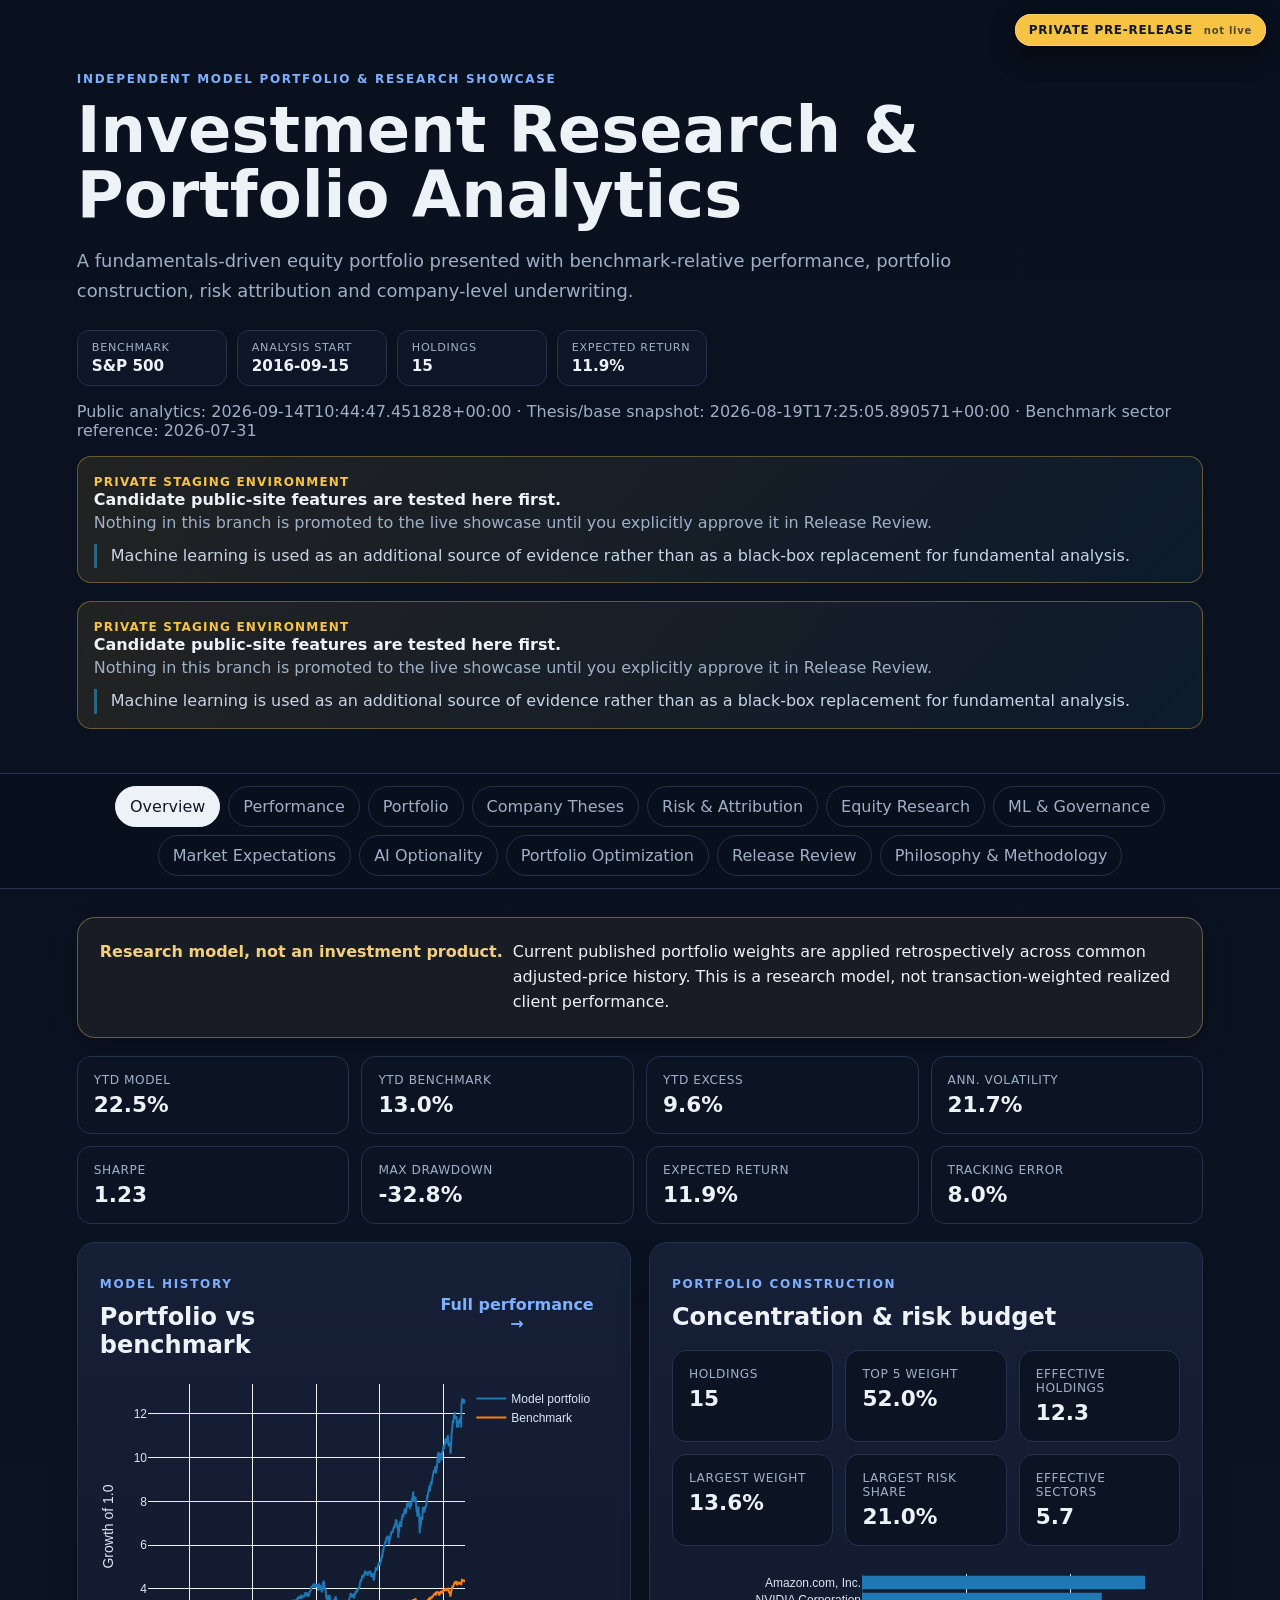
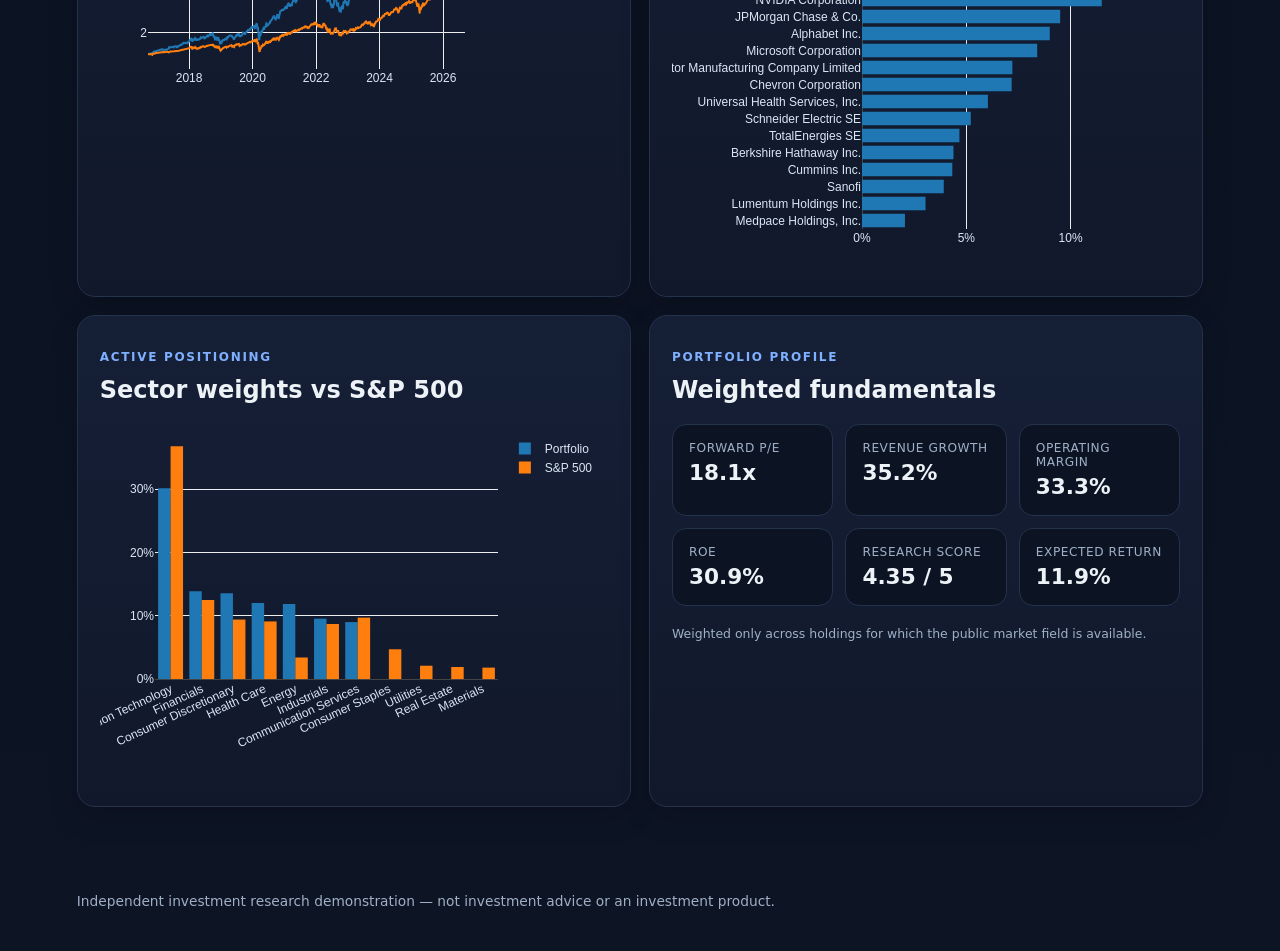
==== commit f8359b3b: "Load advanced public research modules" ====
--- a/index.html
+++ b/index.html
@@ -6,6 +6,7 @@
   <meta name="description" content="Independent model portfolio, equity research, benchmark-relative performance and risk analytics." />
   <title>Investment Research & Portfolio Analytics</title>
   <link rel="stylesheet" href="styles.css" />
+  <link rel="stylesheet" href="advanced-research.css" />
   <script src="https://cdn.plot.ly/plotly-2.35.2.min.js"></script>
 </head>
 <body>
@@ -163,6 +164,7 @@
   <script src="visit-notify.js?v=2"></script>
   <script src="fundamentals-bridge.js"></script>
   <script src="app.js"></script>
+  <script src="advanced-research.js"></script>
   <script src="rolling-risk-fallback.js"></script>
 </body>
 </html>
--- a/advanced-research.css
+++ b/advanced-research.css
@@ -0,0 +1,14 @@
+.advanced-intro{border-color:rgba(91,192,190,.32)}
+.advanced-callout{margin-top:16px;padding:14px 16px;border:1px solid rgba(91,192,190,.28);border-radius:12px;background:rgba(91,192,190,.08);font-weight:650;line-height:1.55}
+.advanced-horizon-grid{display:grid;grid-template-columns:repeat(4,minmax(0,1fr));gap:14px;margin-bottom:18px}
+.advanced-horizon{display:flex;flex-direction:column;gap:6px;min-height:145px}
+.advanced-horizon strong{font-size:2rem;letter-spacing:-.03em}.advanced-horizon span{font-weight:700}.advanced-horizon small{color:var(--muted,#91a3b8);line-height:1.45}
+.governance-grid{display:grid;grid-template-columns:repeat(4,minmax(0,1fr));gap:14px;margin-top:16px}.governance-card{padding:18px;border:1px solid rgba(255,255,255,.09);border-radius:14px;background:rgba(255,255,255,.025)}.governance-card h3{margin:10px 0 8px}.governance-card p{margin:0;color:var(--muted,#91a3b8);line-height:1.55}.governance-card.champion{border-color:rgba(92,214,148,.32)}.governance-card.demoted{border-color:rgba(234,119,119,.25)}
+.status-dot{display:inline-block;width:9px;height:9px;border-radius:50%;background:#8b9bb0}.status-dot.challenger{background:#e4b95f}.status-dot.champion{background:#5cd694}.status-dot.demoted{background:#ea7777}
+.advanced-rule-list{display:grid;gap:12px}.advanced-rule-list>div{display:grid;gap:4px;padding:12px 0;border-bottom:1px solid rgba(255,255,255,.07)}.advanced-rule-list>div:last-child{border-bottom:0}.advanced-rule-list span,.advanced-note{color:var(--muted,#91a3b8);line-height:1.55}
+.advanced-detail .metric-grid{margin-top:8px}
+.ai-layout{display:grid;grid-template-columns:minmax(300px,.85fr) minmax(0,1.4fr);gap:18px;margin-bottom:18px}.ai-controls-card{align-self:start}.advanced-control{display:grid;grid-template-columns:1fr auto;gap:8px 14px;margin:16px 0;color:var(--muted,#91a3b8);font-size:.94rem}.advanced-control select,.advanced-control input[type="range"]{grid-column:1/-1;width:100%}.advanced-control output{font-weight:750;color:#e8f1fb}.advanced-control select{padding:10px 12px;border-radius:9px;border:1px solid rgba(255,255,255,.13);background:#111b29;color:#e8f1fb}
+.advanced-control input[type="range"]{accent-color:#5bc0be}.scenario-input{width:110px;max-width:100%;padding:8px 9px;border-radius:8px;border:1px solid rgba(255,255,255,.12);background:#111b29;color:#e8f1fb}.advanced-warning{margin:12px 0;padding:12px 14px;border-radius:10px;background:rgba(234,119,119,.1);border:1px solid rgba(234,119,119,.28);color:#ffc5c5}
+#aiScenarioTable td:nth-child(2),#aiScenarioTable td:nth-child(3){width:160px}.advanced-tab{white-space:nowrap}
+@media(max-width:1000px){.advanced-horizon-grid,.governance-grid{grid-template-columns:repeat(2,minmax(0,1fr))}.ai-layout{grid-template-columns:1fr}}
+@media(max-width:620px){.advanced-horizon-grid,.governance-grid{grid-template-columns:1fr}.scenario-input{width:90px}}
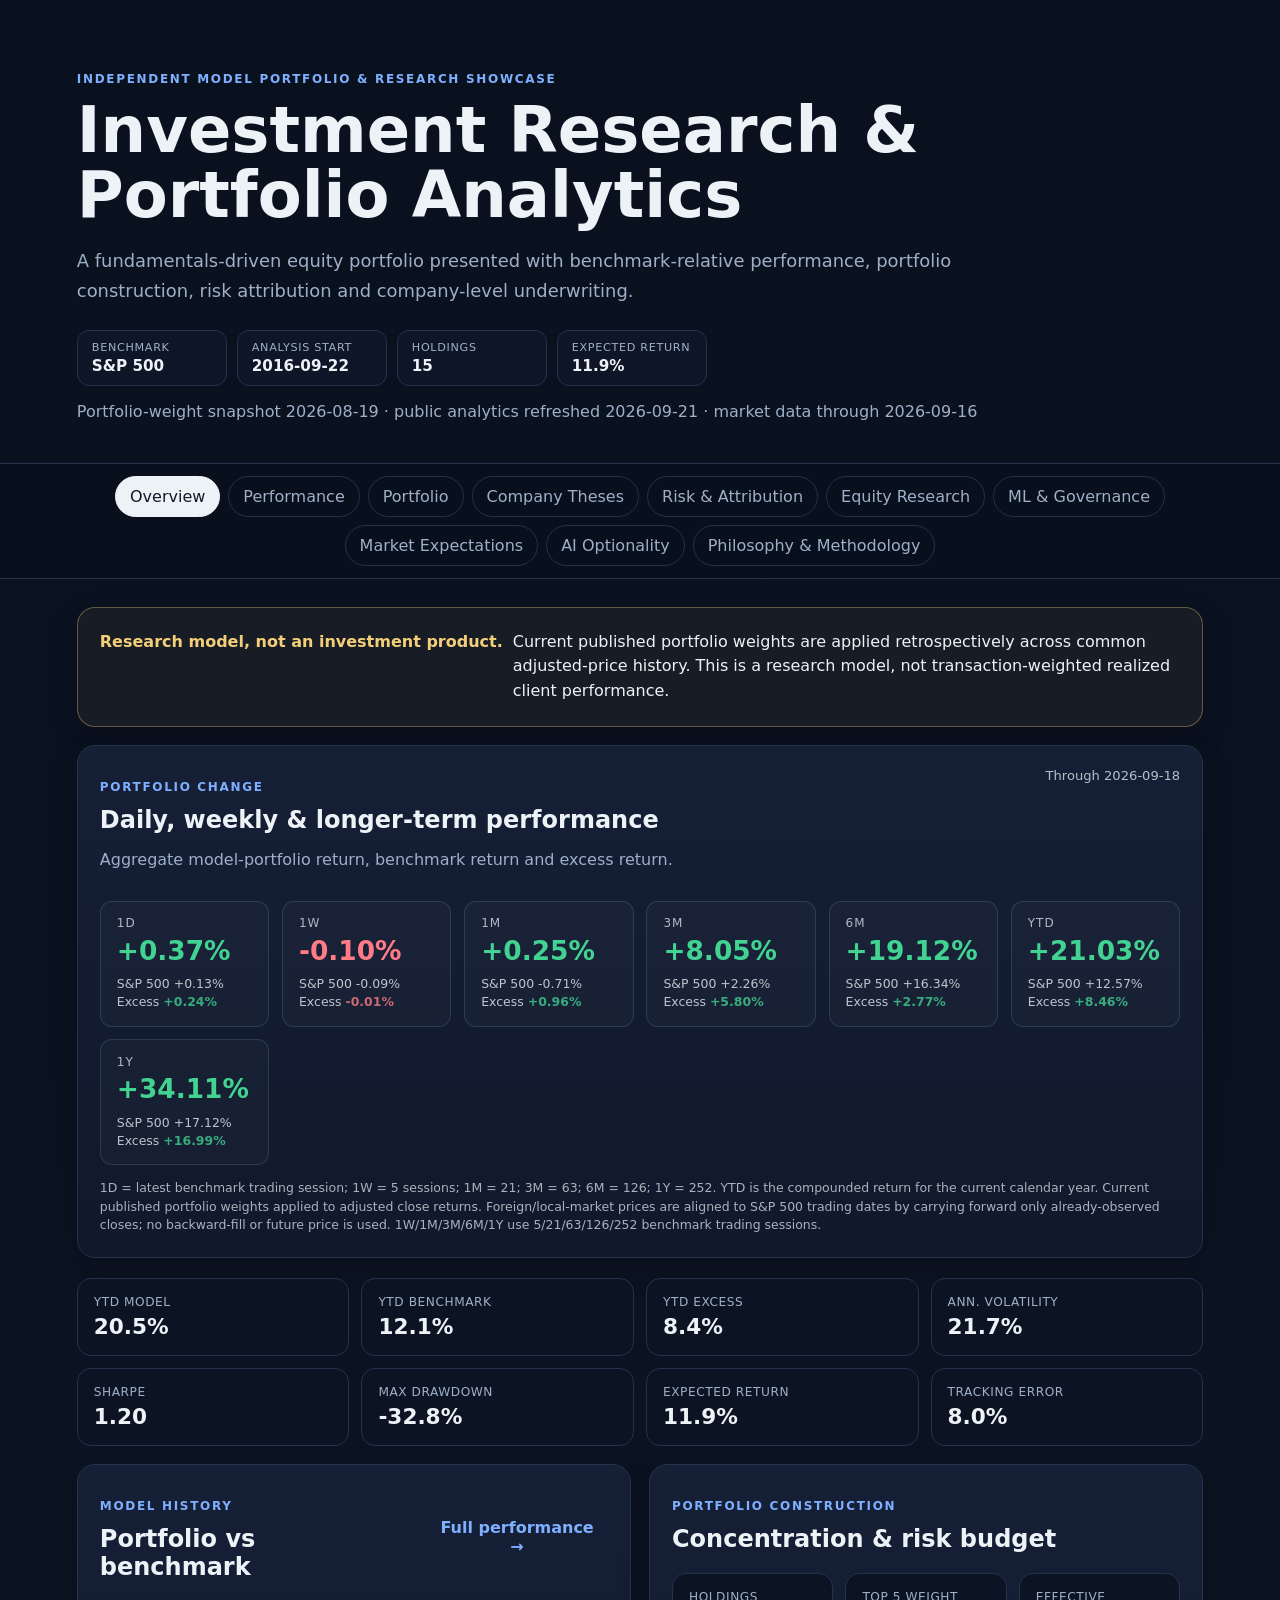
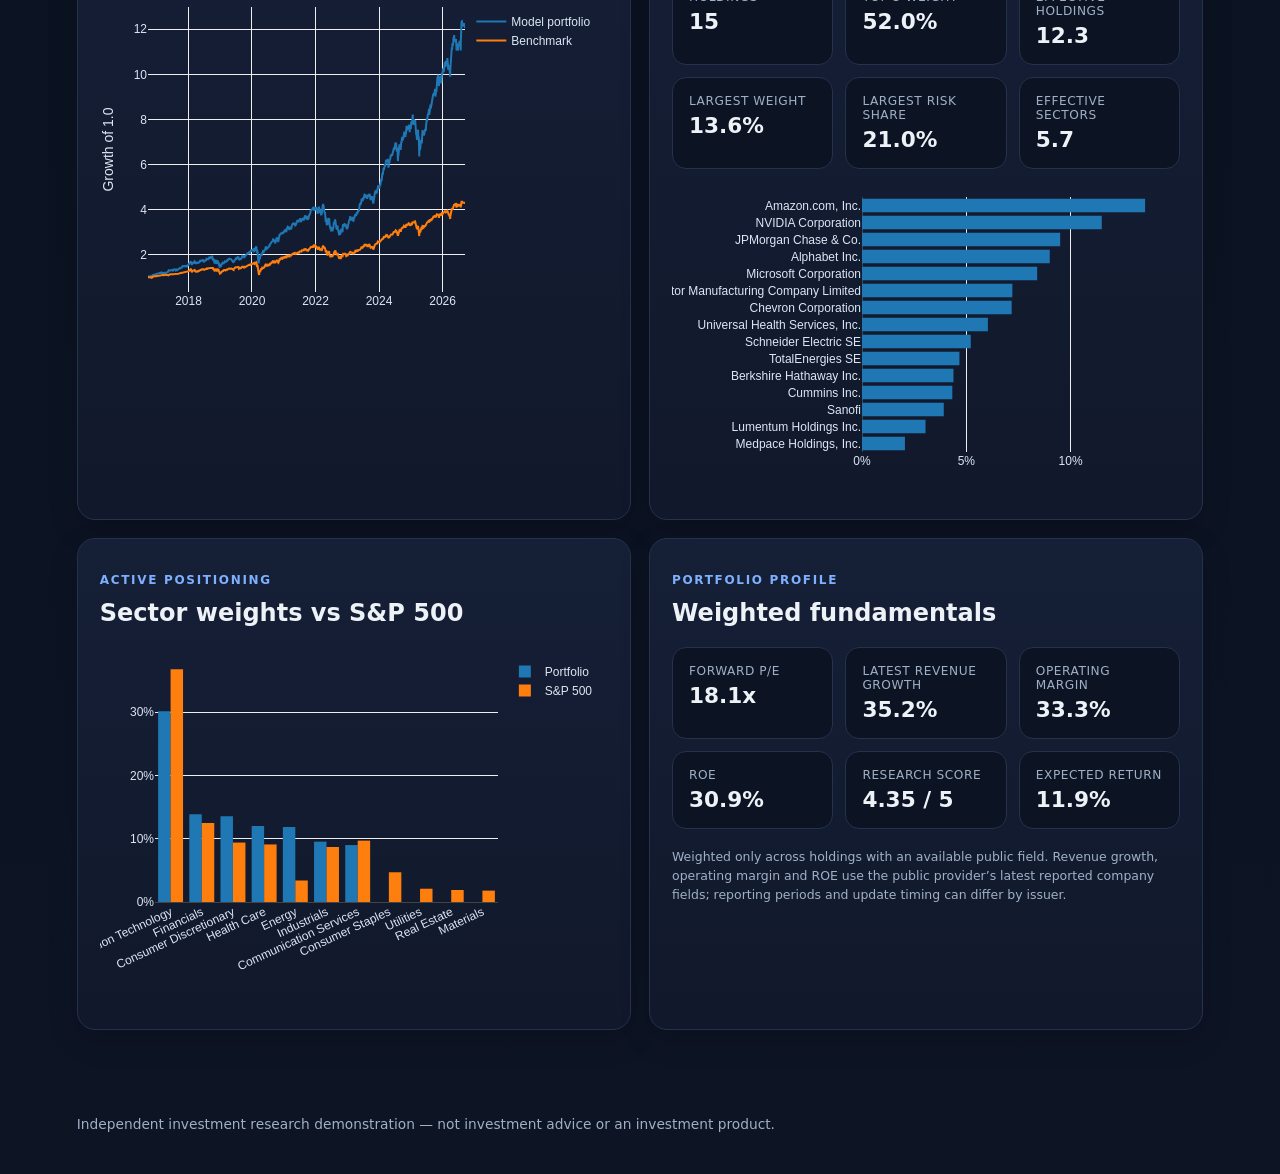
==== commit 0455c6b1: "Modernize public equity research workbook demo" ====
--- a/index.html
+++ b/index.html
@@ -137,8 +137,8 @@
           <div>
             <p class="eyebrow">INTERACTIVE MODEL DEMO</p>
             <h2>Open the equity-research model in your browser</h2>
-            <p class="muted">A spreadsheet-style Alphabet model with historical financials, editable bear/base/bull assumptions, a live 10-year DCF, WACC/terminal-growth sensitivity analysis, peer comps and methodology.</p>
-            <p class="footnote">No Excel download is required. Highlighted assumptions can be edited directly in the browser and valuation outputs recalculate instantly. Private portfolio economics are excluded.</p>
+            <p class="muted">A spreadsheet-style Alphabet demo aligned to the current research workbook: Dashboard, Investment Summary, Decision View, historicals, simplified statements, editable three-case assumptions, company-specific Cost of Capital, live DCF, Advanced Analytics, reverse DCF, peer comps, segment structure and Data Quality.</p>
+            <p class="footnote">No Excel download is required. Highlighted assumptions can be edited directly in the browser and valuation, WACC, decision, reverse-DCF and analytics outputs recalculate instantly. Production-only research layers and private portfolio economics remain excluded.</p>
           </div>
           <a class="button-link primary" href="interactive-model.html" target="_blank" rel="noopener">Open Interactive Model ↗</a>
         </div>
--- a/styles.css
+++ b/styles.css
@@ -1 +1,44 @@
 :root{--bg:#0b1020;--panel:#11182b;--panel2:#151f36;--text:#edf2f7;--muted:#9fb0c6;--line:#24324c;--accent:#7fb0ff;--good:#7ed6a5;--warn:#f4cf7a;--risk:#ff9f9f}*{box-sizing:border-box}html{scroll-behavior:smooth}body{margin:0;font-family:Inter,ui-sans-serif,system-ui,-apple-system,BlinkMacSystemFont,"Segoe UI",sans-serif;background:linear-gradient(180deg,#09101e 0%,#0d1424 100%);color:var(--text)}a{color:inherit}.hero{padding:60px 6vw 26px;max-width:1440px;margin:auto}.eyebrow{font-size:.75rem;letter-spacing:.14em;color:var(--accent);font-weight:750;text-transform:uppercase}.hero h1{font-size:clamp(2.25rem,5vw,4.7rem);line-height:1.02;margin:.25rem 0 1rem;max-width:1050px}.lede{font-size:1.12rem;color:var(--muted);max-width:950px;line-height:1.65}.muted{color:var(--muted)}.hero-facts{display:flex;flex-wrap:wrap;gap:10px;margin:24px 0 12px}.hero-facts span{display:flex;flex-direction:column;gap:3px;border:1px solid var(--line);background:rgba(17,24,43,.72);border-radius:12px;padding:10px 14px;min-width:150px}.hero-facts small{color:var(--muted);font-size:.7rem;text-transform:uppercase;letter-spacing:.06em}.hero-facts strong{font-size:.95rem}.tabs{position:sticky;top:0;z-index:20;display:flex;justify-content:center;align-items:center;flex-wrap:wrap;gap:8px;overflow:visible;padding:12px 6vw;background:rgba(9,16,30,.94);backdrop-filter:blur(12px);border-top:1px solid var(--line);border-bottom:1px solid var(--line)}.tab{border:1px solid var(--line);background:transparent;color:var(--muted);padding:10px 14px;border-radius:999px;cursor:pointer;white-space:nowrap;text-decoration:none;font:inherit}.tab:hover{color:var(--text);border-color:#465878}.tab.active{background:var(--text);color:#111827;border-color:var(--text)}main{max-width:1440px;margin:auto;padding:28px 6vw 68px}.panel{display:none}.active-panel{display:block}.grid{display:grid;gap:18px;margin:18px 0}.grid.two{grid-template-columns:repeat(2,minmax(0,1fr))}.grid.three{grid-template-columns:repeat(3,minmax(0,1fr))}.card,.notice-card,.method-box{background:linear-gradient(180deg,var(--panel2),var(--panel));border:1px solid var(--line);border-radius:18px;padding:22px;box-shadow:0 10px 30px rgba(0,0,0,.16)}.card h2,.card h3,.method-box h3{margin-top:0}.notice-card{display:flex;gap:10px;align-items:flex-start;margin-bottom:18px;border-color:rgba(244,207,122,.35);background:rgba(244,207,122,.06);line-height:1.55}.notice-card strong{color:var(--warn);white-space:nowrap}.method-box{margin-top:18px;background:#0c1424}.method-box p{color:var(--muted);line-height:1.65}.metric-grid{display:grid;grid-template-columns:repeat(4,minmax(0,1fr));gap:12px;margin-bottom:18px}.metric-grid.compact{grid-template-columns:repeat(3,minmax(0,1fr))}.overview-metrics{grid-template-columns:repeat(4,minmax(0,1fr))}.metric{background:#0c1424;border:1px solid var(--line);border-radius:14px;padding:16px;min-width:0}.metric .label{color:var(--muted);font-size:.76rem;text-transform:uppercase;letter-spacing:.045em}.metric .value{font-size:1.35rem;font-weight:750;margin-top:5px;overflow-wrap:anywhere}.metric-sub{font-size:.72rem;color:var(--muted);margin-top:4px}.chart{min-height:360px}.compact-chart{min-height:310px}.table-wrap{overflow:auto}table{width:100%;border-collapse:collapse;font-variant-numeric:tabular-nums}th,td{text-align:left;padding:12px;border-bottom:1px solid var(--line);vertical-align:top}th{color:var(--muted);font-size:.74rem;text-transform:uppercase;letter-spacing:.055em;white-space:nowrap}tbody tr:hover{background:rgba(127,176,255,.035)}.positive{color:var(--good)}.negative{color:var(--risk)}.annualized{font-size:.65rem;color:var(--muted);margin-left:4px}.table-link{appearance:none;border:0;background:transparent;padding:0;color:var(--text);font:inherit;text-decoration:none;font-weight:650;cursor:pointer;text-align:left}.table-link:hover{color:var(--accent)}.section-head{display:flex;justify-content:space-between;gap:16px;align-items:center}.section-head h2{margin-bottom:.35rem}.text-button{appearance:none;background:transparent;border:0;color:var(--accent);font:inherit;cursor:pointer;font-weight:650}.button-link{display:inline-flex;align-items:center;justify-content:center;border:1px solid var(--line);border-radius:10px;padding:10px 14px;color:var(--text);background:transparent;text-decoration:none;font:inherit;font-weight:650;white-space:nowrap;cursor:pointer}.button-link:hover{color:var(--accent)}.button-link.primary{background:var(--text);color:#111827;border-color:var(--text)}select{background:#0c1424;color:var(--text);border:1px solid var(--line);padding:10px 12px;border-radius:10px;font:inherit}.asof-chip{border:1px solid var(--line);background:#0c1424;color:var(--muted);border-radius:999px;padding:8px 12px;font-size:.78rem;white-space:nowrap}.footnote{color:var(--muted);font-size:.78rem;line-height:1.55;margin:.65rem 0 0}.empty-state{min-height:180px;display:grid;place-items:center;text-align:center;color:var(--muted);padding:24px}.thesis-grid{display:grid;grid-template-columns:repeat(2,minmax(0,1fr));gap:16px}.thesis-block{background:#0c1424;border:1px solid var(--line);border-radius:12px;padding:16px}.thesis-block h3{font-size:.95rem;color:var(--accent);margin-bottom:8px}.thesis-overview-card{margin-bottom:18px}.thesis-controls{align-items:flex-end}.company-picker{display:flex;flex-direction:column;gap:7px;color:var(--muted);font-size:.78rem;min-width:280px;text-transform:uppercase;letter-spacing:.045em}.company-detail-header{margin-bottom:18px}.company-title-row{display:flex;justify-content:space-between;gap:24px;align-items:flex-start;margin-bottom:20px}.company-title-row h2{font-size:clamp(1.8rem,3vw,2.8rem);margin:.15rem 0 .4rem}.return-pill{min-width:230px;padding:18px 20px;border-radius:16px;border:1px solid rgba(126,214,165,.35);background:rgba(126,214,165,.08);display:flex;flex-direction:column}.return-pill span{color:var(--muted);font-size:.8rem}.return-pill strong{font-size:2rem;color:var(--good);margin:4px 0}.return-pill small{color:var(--muted)}.company-metrics{margin-bottom:0}.thesis-detail-grid{align-items:stretch}.decision-frame{display:grid;gap:14px}.decision-item{padding-bottom:14px;border-bottom:1px solid var(--line)}.decision-item:last-child{border-bottom:0;padding-bottom:0}.decision-item span{display:block;color:var(--accent);font-size:.76rem;font-weight:750;text-transform:uppercase;letter-spacing:.055em;margin-bottom:6px}.decision-item p{margin:0;line-height:1.55}.thesis-body-grid{margin:18px 0}.thesis-section{background:linear-gradient(180deg,var(--panel2),var(--panel));border-radius:18px}.thesis-section h2{font-size:1rem;color:var(--accent);margin-bottom:10px}.thesis-section p{line-height:1.65;margin-bottom:0}.thesis-primary{grid-column:1/-1;border-color:rgba(127,176,255,.4)}.valuation-card{border-color:rgba(244,207,122,.35)}.risk-card{border-color:rgba(255,159,159,.3)}.thesis-method-note{margin-top:18px}.thesis-method-note p{color:var(--muted);line-height:1.65}.research-intro{padding:28px}.research-head{align-items:flex-end}.research-library{display:grid;grid-template-columns:repeat(3,minmax(0,1fr));gap:12px;margin:18px 0}.research-card{appearance:none;text-align:left;border:1px solid var(--line);background:linear-gradient(180deg,var(--panel2),var(--panel));color:var(--text);border-radius:14px;padding:16px;cursor:pointer;font:inherit;display:flex;flex-direction:column;gap:8px}.research-card:hover{border-color:#4c6389;transform:translateY(-1px)}.research-card strong{font-size:1rem}.research-card>div{display:flex;justify-content:space-between;gap:8px;color:var(--muted);font-size:.78rem}.research-detail{scroll-margin-top:86px}.research-detail-head{display:flex;justify-content:space-between;gap:20px;align-items:flex-start}.research-detail-head h2{font-size:2rem;margin:.1rem 0 .4rem}.research-metrics{grid-template-columns:repeat(4,minmax(0,1fr));margin-top:18px}.research-copy{background:#0c1424;border:1px solid var(--line);border-radius:12px;padding:16px}.research-copy h3{color:var(--accent);font-size:.92rem;margin-bottom:8px}.research-copy p{line-height:1.65;margin:0}.risk-copy{margin-top:18px;border-color:rgba(255,159,159,.28)}footer{max-width:1440px;margin:auto;padding:0 6vw 42px;color:var(--muted);font-size:.86rem}@media(max-width:1150px){.metric-grid,.overview-metrics{grid-template-columns:repeat(3,minmax(0,1fr))}.research-library{grid-template-columns:repeat(2,minmax(0,1fr))}.research-metrics{grid-template-columns:repeat(3,minmax(0,1fr))}}@media(max-width:900px){.grid.two,.grid.three,.thesis-grid{grid-template-columns:1fr}.metric-grid,.metric-grid.compact,.overview-metrics,.research-metrics{grid-template-columns:repeat(2,minmax(0,1fr))}.hero{padding-top:40px}.thesis-primary{grid-column:auto}.section-head,.research-head{align-items:flex-start;flex-direction:column}.company-picker{width:100%;min-width:0}.company-title-row{flex-direction:column}.return-pill{width:100%}.notice-card{flex-direction:column}.notice-card strong{white-space:normal}}@media(max-width:620px){.metric-grid,.metric-grid.compact,.overview-metrics,.research-metrics{grid-template-columns:1fr}.research-library{grid-template-columns:1fr}.hero,main,.tabs,footer{padding-left:20px;padding-right:20px}.chart{min-height:300px}.company-title-row h2{font-size:1.8rem}.return-pill strong{font-size:1.7rem}.research-detail-head{flex-direction:column}.hero-facts span{flex:1 1 45%;min-width:0}}
+
+
+/* Mobile shell only: keep desktop chart geometry/Plotly behavior intact. */
+@media(max-width:900px){
+  .tabs{
+    justify-content:flex-start;
+    flex-wrap:nowrap;
+    overflow-x:auto;
+    overflow-y:hidden;
+    -webkit-overflow-scrolling:touch;
+    scrollbar-width:none;
+    overscroll-behavior-x:contain;
+    padding-top:10px;
+    padding-bottom:10px;
+  }
+  .tabs::-webkit-scrollbar{display:none}
+  .tab{flex:0 0 auto}
+  .grid>*,
+  .card,
+  .method-box,
+  .notice-card,
+  .section-head>*{min-width:0}
+  select,
+  input[type="text"],
+  input[type="number"],
+  input[type="search"],
+  input[type="email"],
+  textarea,
+  .scenario-input{font-size:16px!important}
+  .table-wrap{
+    max-width:100%;
+    overflow-x:auto;
+    -webkit-overflow-scrolling:touch;
+    overscroll-behavior-x:contain;
+  }
+}
+@media(max-width:620px){
+  .hero{padding-top:32px}
+  .card,.method-box,.notice-card{padding:16px}
+  .hero,main,footer{padding-left:16px;padding-right:16px}
+  .tabs{padding-left:16px;padding-right:16px}
+  .research-card>div{flex-wrap:wrap}
+}
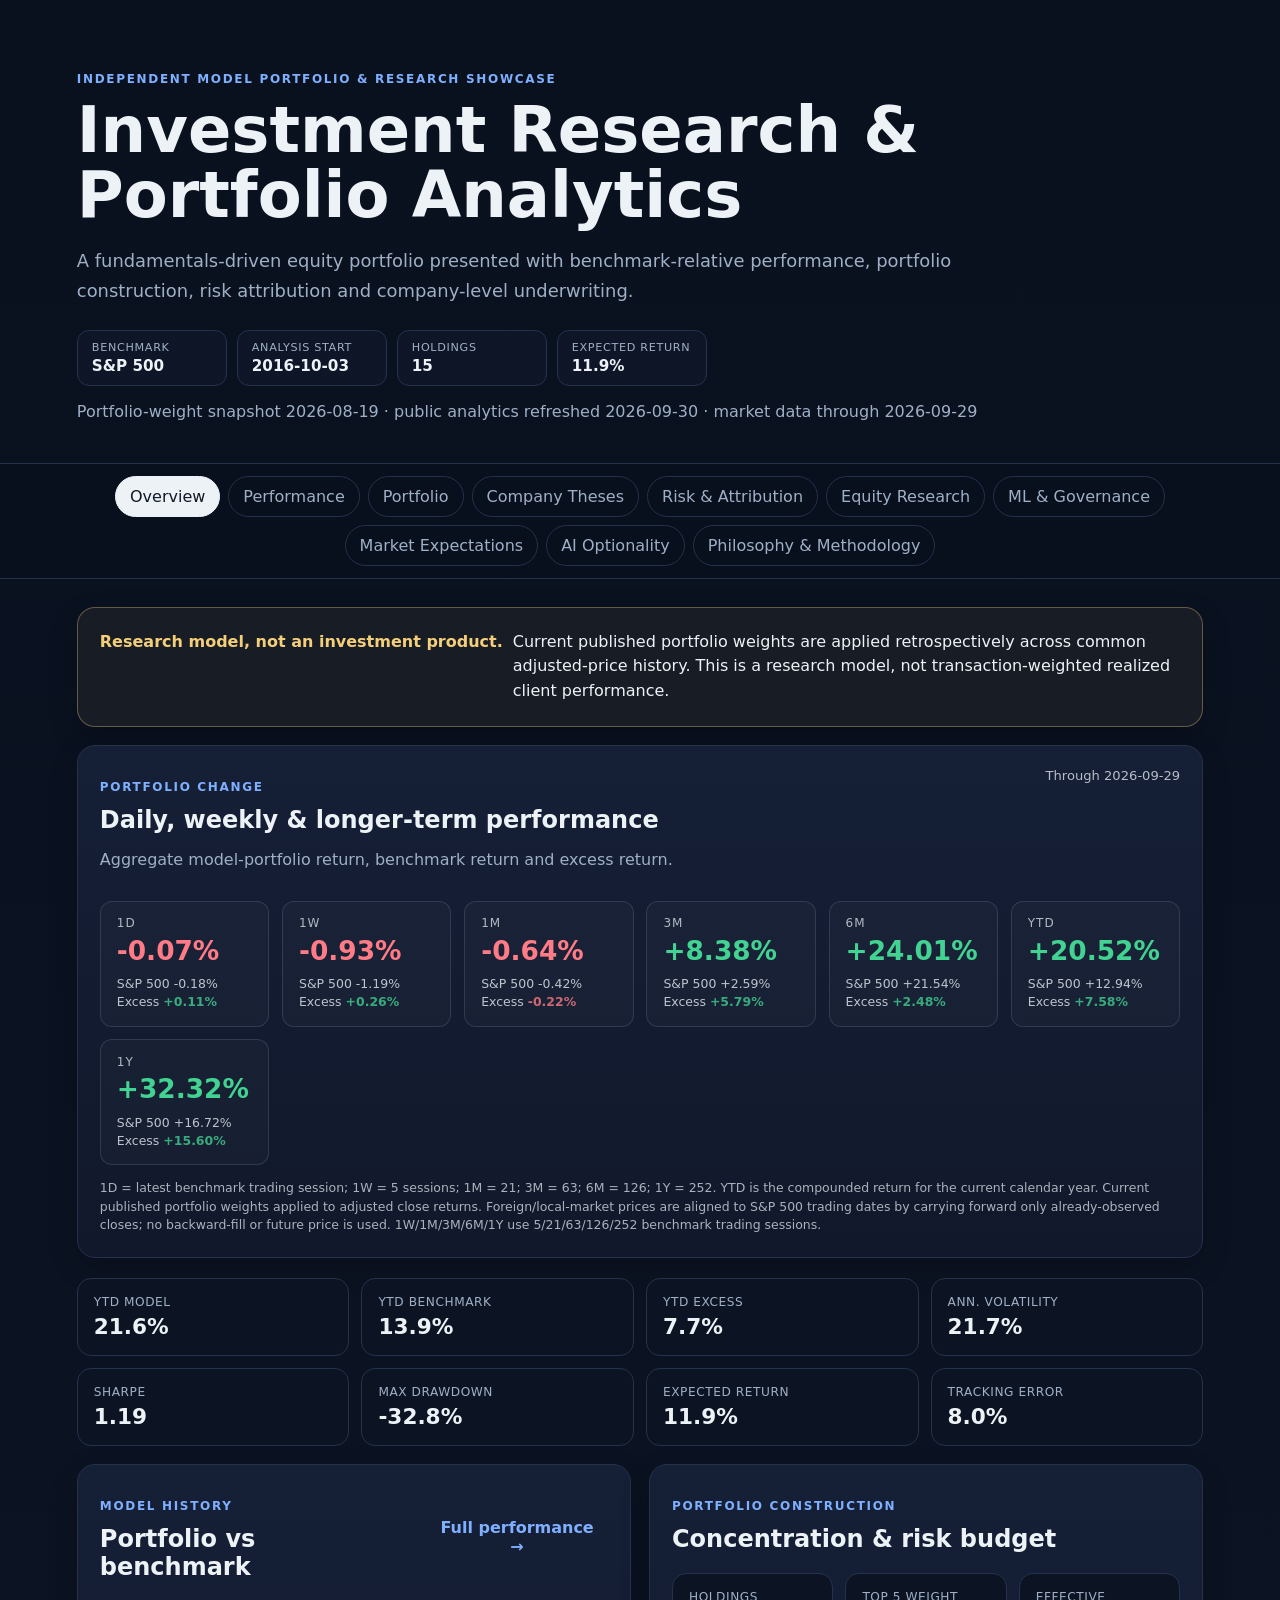
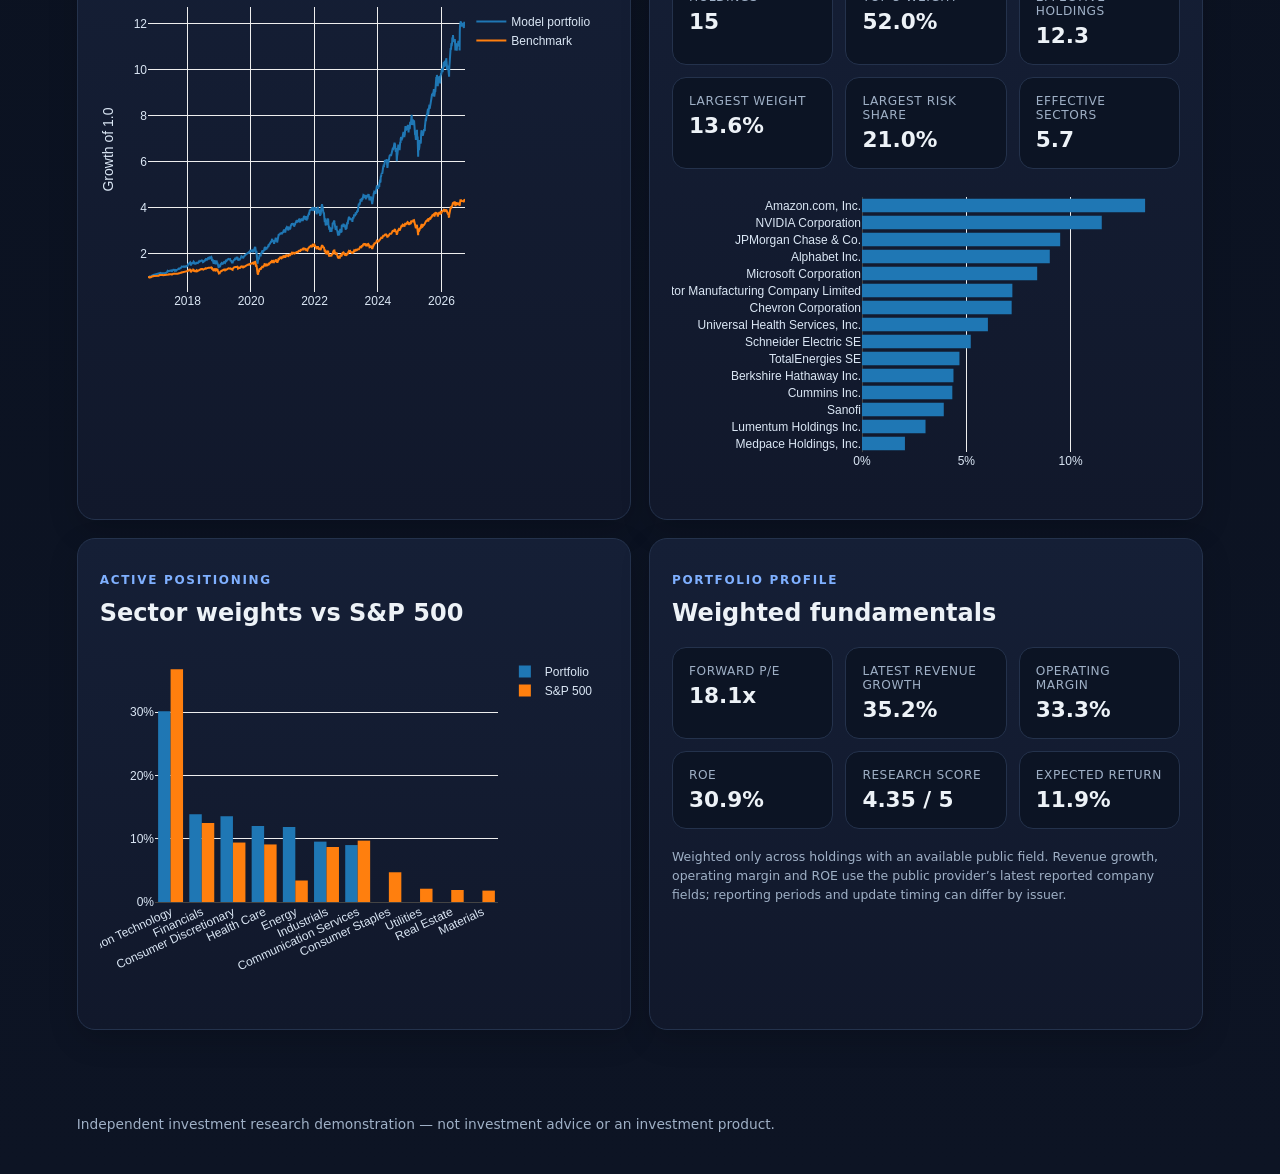
==== commit 7f5d7530: "Surface portfolio performance and alpha methodology" ====
--- a/index.html
+++ b/index.html
@@ -56,6 +56,7 @@
     </section>
 
     <section id="performance" class="panel">
+      <div id="performanceMetricGrid" class="metric-grid overview-metrics"></div>
       <article class="card">
         <div class="section-head">
           <div><p class="eyebrow">STANDARDIZED VIEW</p><h2>Model performance vs benchmark</h2><p class="muted">Period returns are calculated from the published research series.</p></div>
@@ -111,6 +112,10 @@
     </section>
 
     <section id="risk" class="panel">
+      <article class="notice-card">
+        <strong>Benchmark-relative research diagnostics.</strong>
+        <span>Alpha, information ratio and attribution use the published current-weight research series unless explicitly stated otherwise; they are not a transaction-weighted realized fund track record.</span>
+      </article>
       <div id="riskMetrics" class="metric-grid"></div>
       <div class="grid two">
         <article class="card"><h2>Return attribution</h2><div id="attributionChart" class="chart"></div><p class="footnote">Static current-weight research attribution; not transaction-level realized attribution.</p></article>
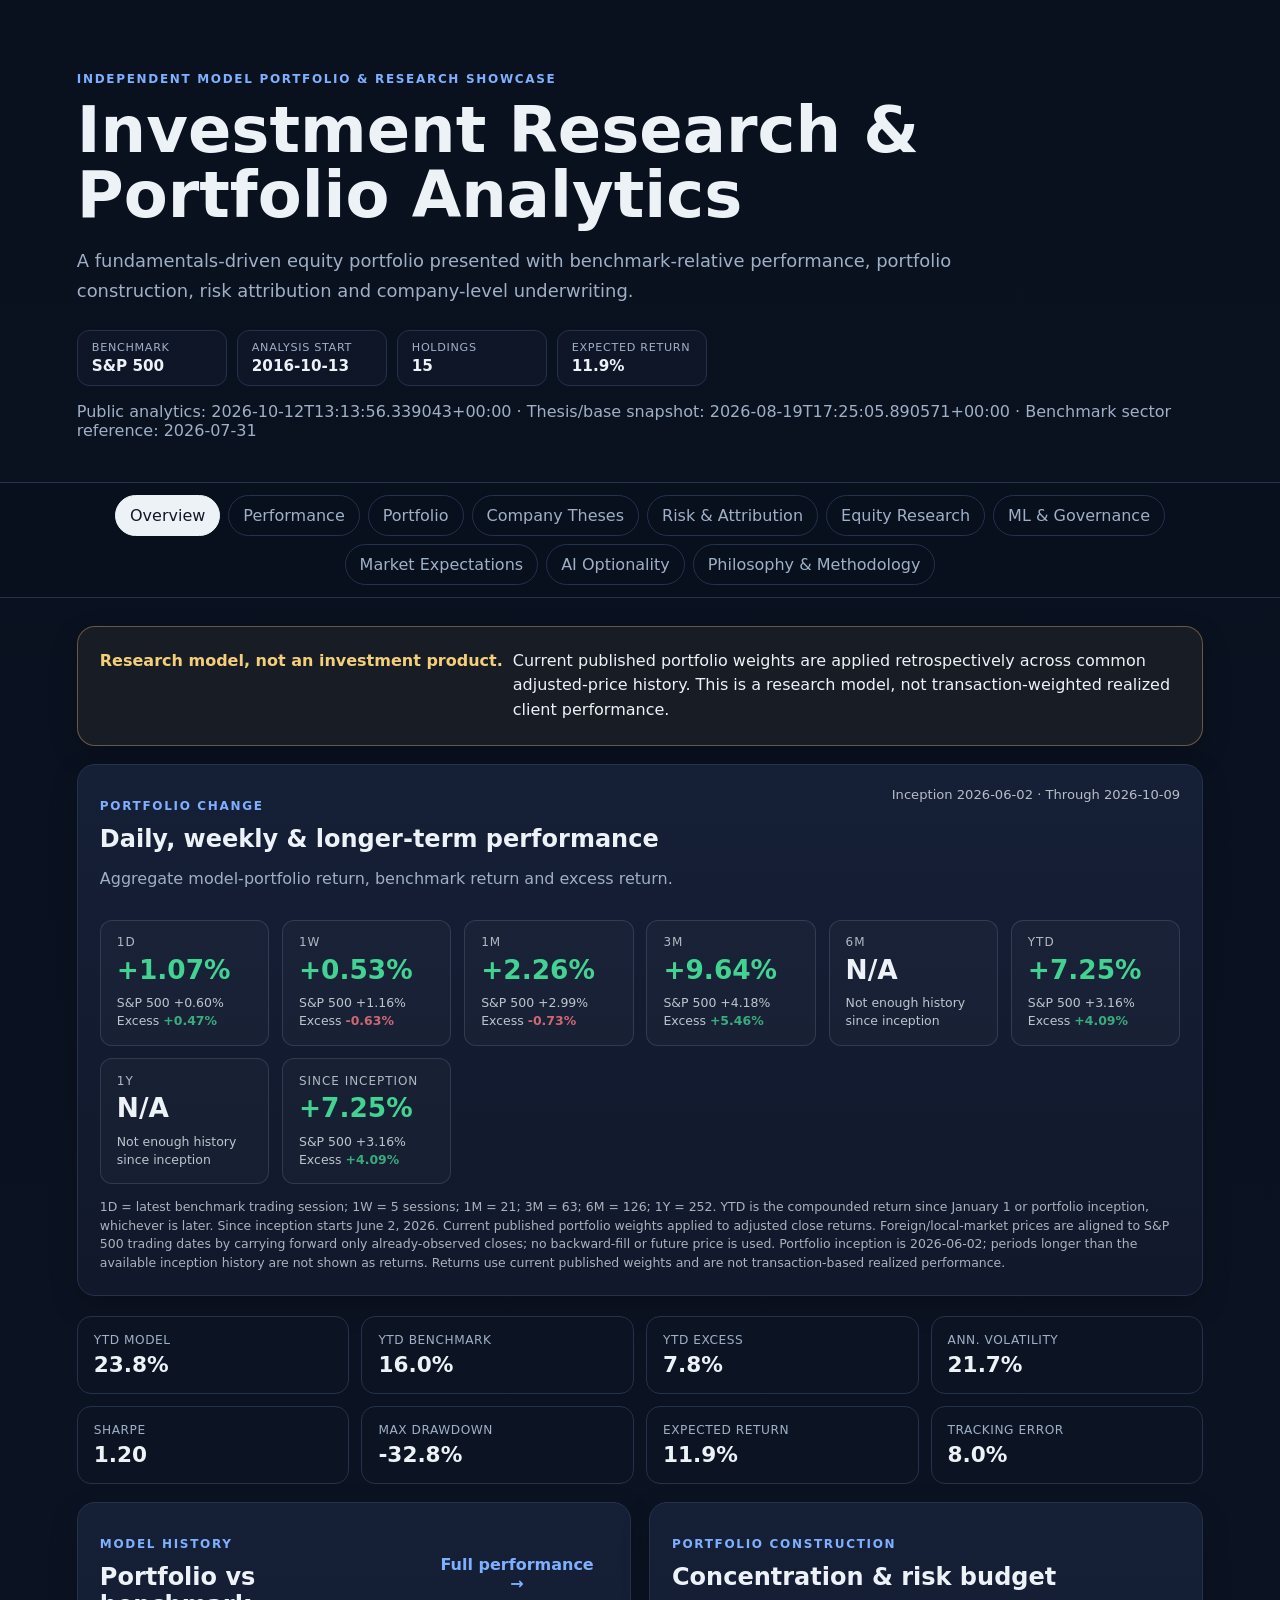
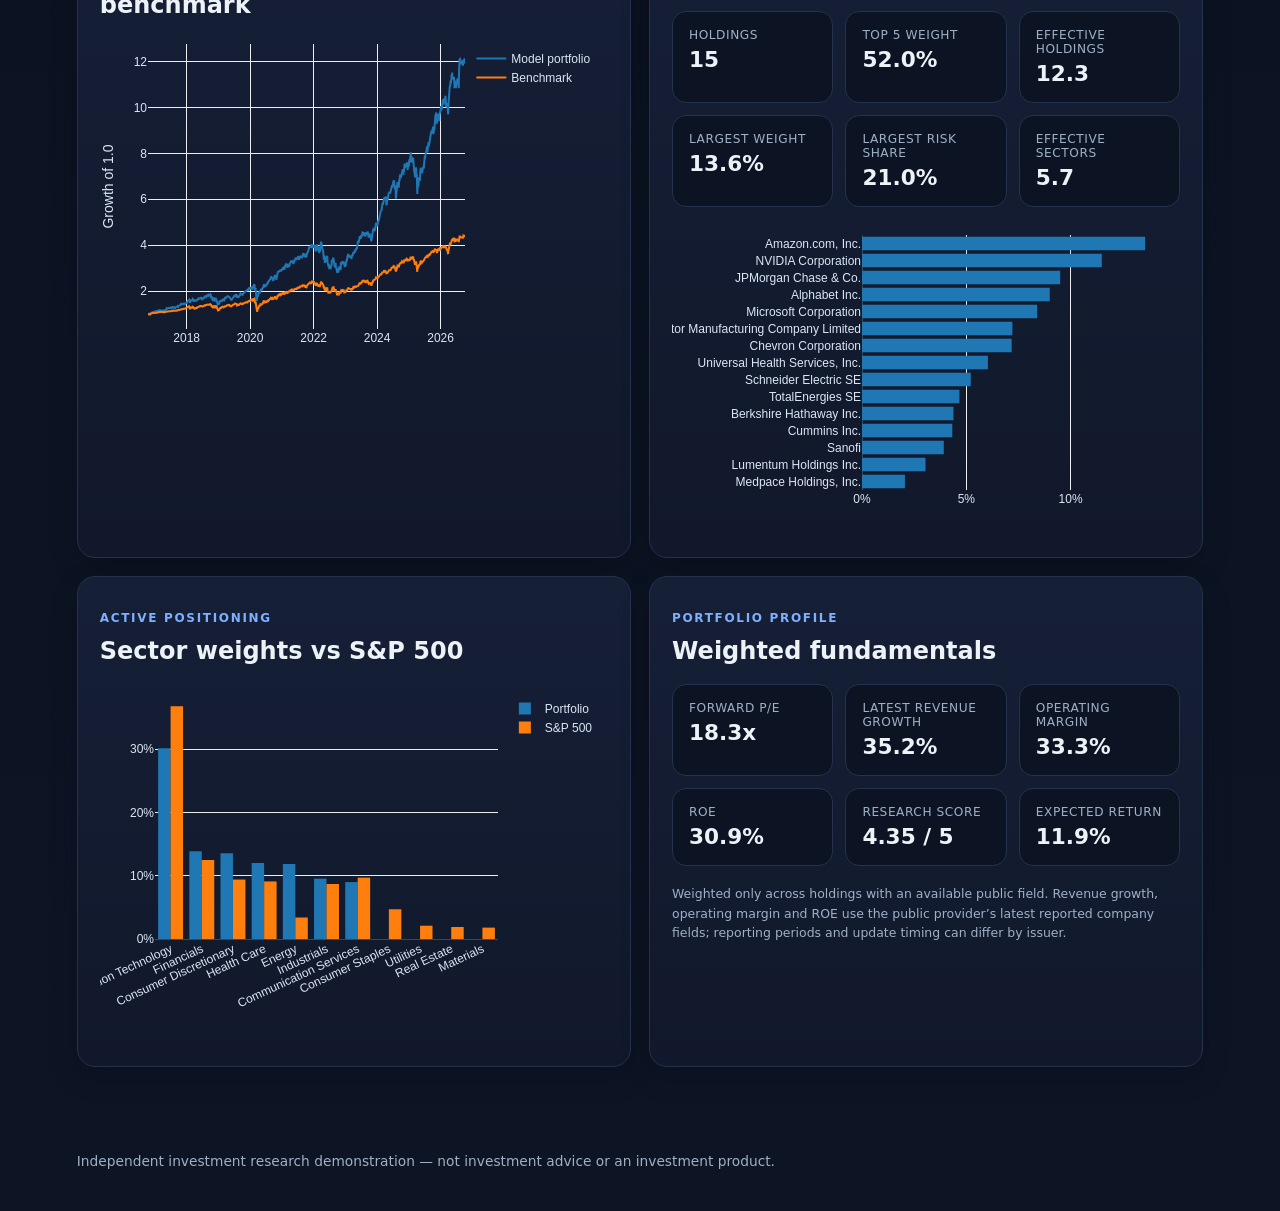
==== commit 3eaf82b7: "Load public stock quote panel" ====
--- a/index.html
+++ b/index.html
@@ -171,5 +171,6 @@
   <script src="app.js"></script>
   <script src="advanced-research.js"></script>
   <script src="rolling-risk-fallback.js"></script>
+<script src="stock-quotes.js"></script>
 </body>
 </html>
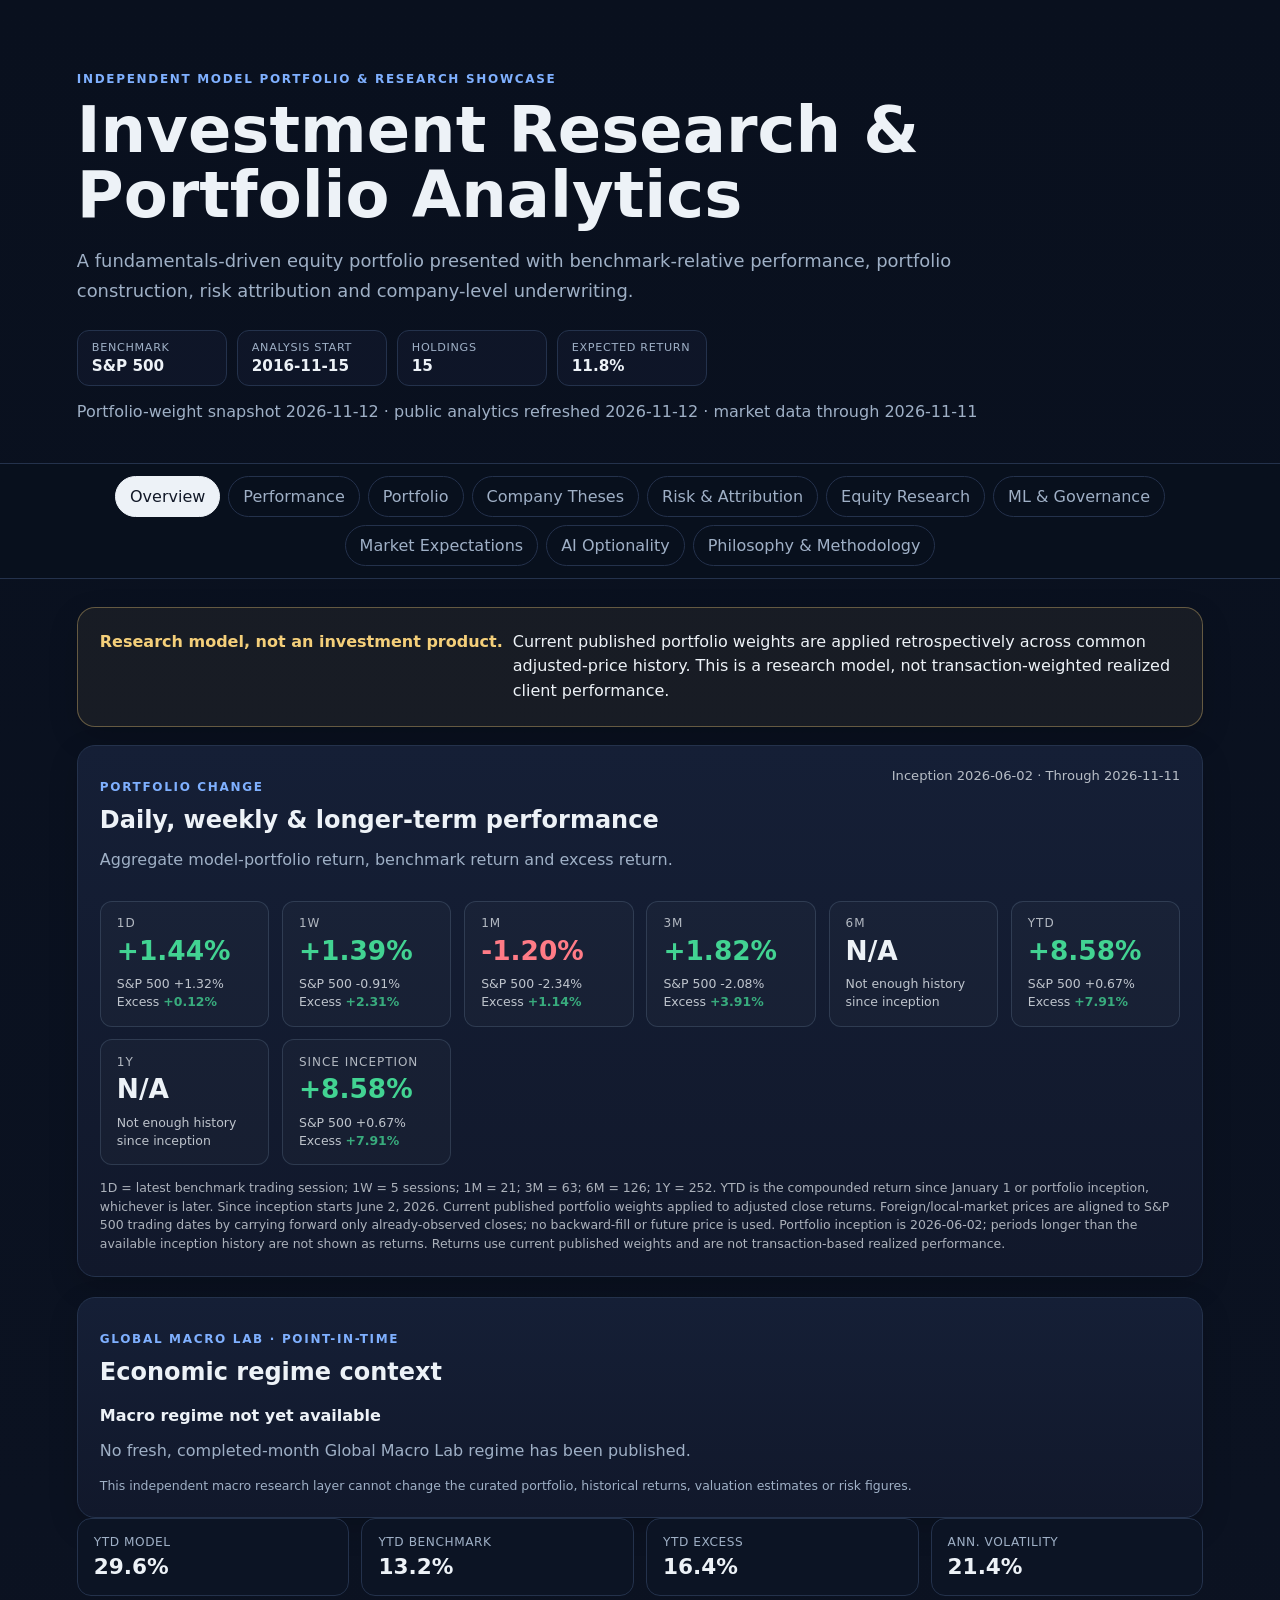
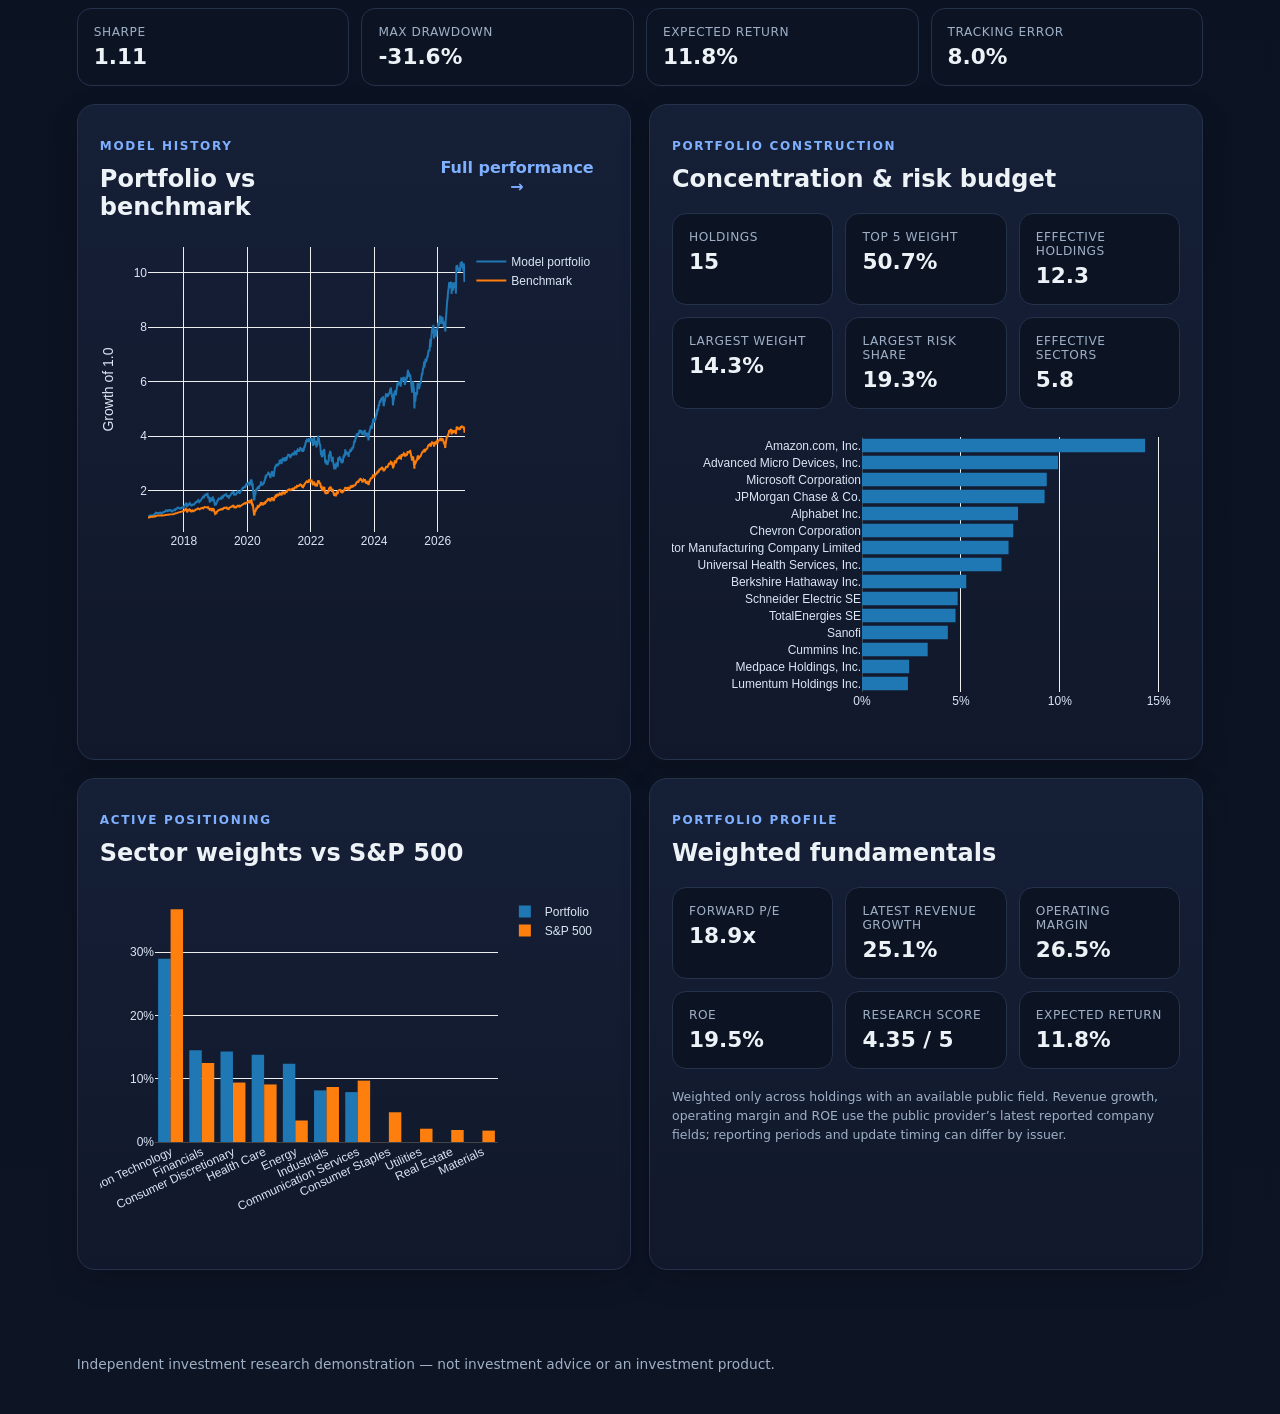
==== commit 10568aeb: "Display sanitized macro regime independently of public portfolio analytics" ====
--- a/index.html
+++ b/index.html
@@ -35,6 +35,15 @@
       <article class="notice-card">
         <strong>Research model, not an investment product.</strong>
         <span id="trackRecordNotice">Historical analytics are presented for research and portfolio-management demonstration.</span>
+      </article>
+      <article class="card" aria-label="Macroeconomic research context">
+        <p class="eyebrow">GLOBAL MACRO LAB · POINT-IN-TIME</p>
+        <h2>Economic regime context</h2>
+        <div id="macroContextBody" aria-live="polite">
+          <strong>Macro regime not yet available</strong>
+          <p class="muted">Awaiting a verified completed-month macro research snapshot.</p>
+        </div>
+        <p class="footnote">This independent macro research layer cannot change the curated portfolio, historical returns, valuation estimates or risk figures.</p>
       </article>
       <div id="overviewMetrics" class="metric-grid overview-metrics"></div>
       <div class="grid two">
@@ -168,6 +177,7 @@
   <footer>Independent investment research demonstration — not investment advice or an investment product.</footer>
   <script src="visit-notify.js?v=2"></script>
   <script src="fundamentals-bridge.js"></script>
+  <script src="macro-context.js"></script>
   <script src="app.js"></script>
   <script src="advanced-research.js"></script>
   <script src="rolling-risk-fallback.js"></script>
